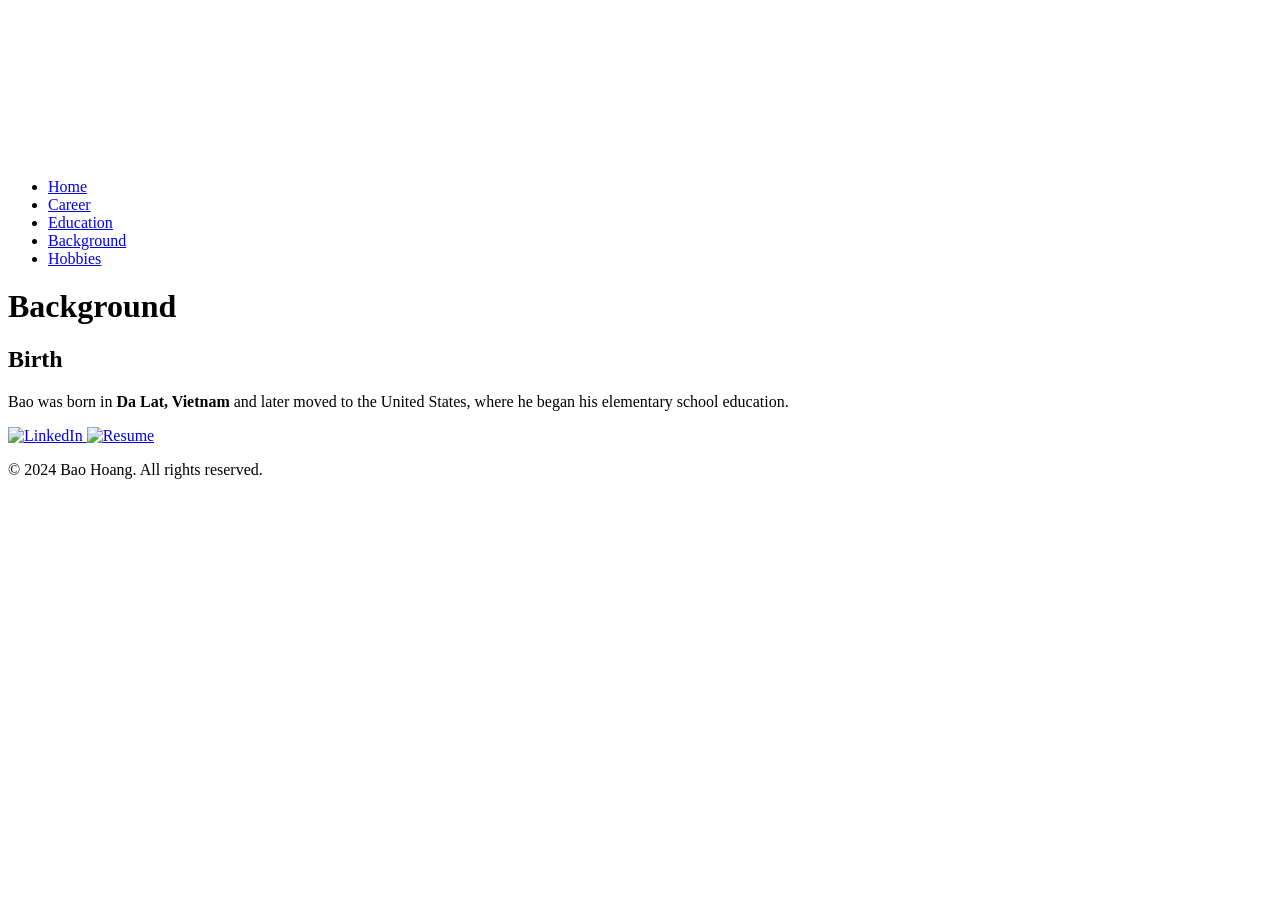
==== background.html @ 623b7aee "fixed font" ====
<!DOCTYPE html>
<html lang="en">

<head>
    <meta charset="UTF-8">
    <meta name="viewport" content="width=device-width, initial-scale=1.0">
    <link rel="stylesheet" href="style.css">
    <title>Homepage - Bao Hoang</title>
    <meta name="description" content="A website for Bao Hoang.">
    <meta name="keywords" content="HTML, CSS">
    <meta name="author" content="Bao Hoang">
    <meta http-equiv="refresh" content="9">
    <script src=mobileview.js></script>
</head>

<body>
    <video autoplay muted id="myVideo" playsinline>
        <source type="video/mp4">
        Your browser does not support the video tag.
    </video>
    <script src="video.js"></script>
    
    <nav>
        <ul id="navbuttons">
            <li><a id="buttons" href="./">Home</a></li>
            <li><a id="buttons" href="./career">Career</a></li>
            <li><a id="buttons" href="./education">Education</a></li>
            <li><a id="buttons" href="./background">Background</a></li>
            <li><a id="buttons" href="./hobbies">Hobbies</a></li>
        </ul>
    </nav>

    <header>
        <h1 style="font-family: 'Times New Roman', Times, serif; margin-top: 20px;">Background</h1>
    </header>

<section>
    <h2>Birth</h2>
    <p>
        Bao was born in <strong>Da Lat, Vietnam</strong> and later moved to the 
        United States, where he began his elementary school education.
    </p>
</section>

    <footer>
        <div class="footer-links">
            <a href="https://www.linkedin.com/in/bao-nguyen-hoang/" target="_blank">
                <img src="linkedin.jpg" alt="LinkedIn">
            </a>
            <a href=https://docs.google.com/document/d/1rduyP2BvTEodvhd8mnWoQPnZu_r7Wff6oX1D39iz_TY/edit?usp=sharing"
                target="_blank">
                <img src="RESUME (1).png" alt="Resume">
            </a>
        </div>
        <div id="copyright">
            <p>&copy; 2024 Bao Hoang. All rights reserved.</p>
        </div>
    </footer>
</body>

</html>
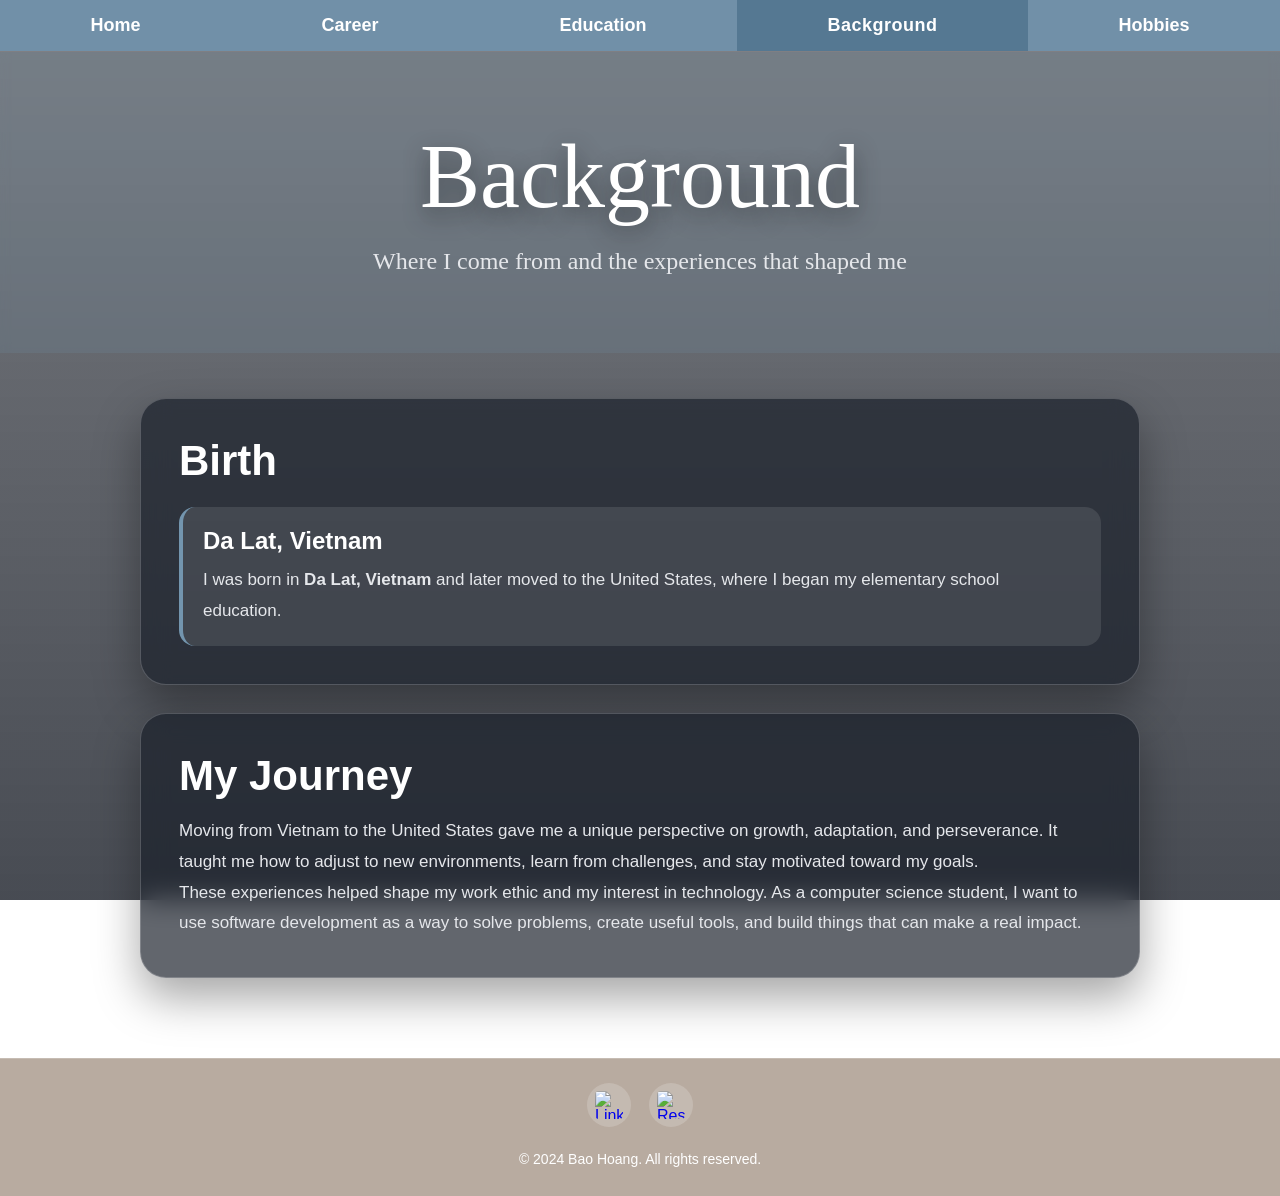
==== commit 00a8e48b: "Updated personal Web Co-authored-by: Copilot <copilot@github.com>" ====
--- a/background.html
+++ b/background.html
@@ -2,60 +2,91 @@
 <html lang="en">
 
 <head>
-    <meta charset="UTF-8">
-    <meta name="viewport" content="width=device-width, initial-scale=1.0">
-    <link rel="stylesheet" href="style.css">
-    <title>Homepage - Bao Hoang</title>
-    <meta name="description" content="A website for Bao Hoang.">
-    <meta name="keywords" content="HTML, CSS">
-    <meta name="author" content="Bao Hoang">
-    <meta http-equiv="refresh" content="9">
-    <script src=mobileview.js></script>
+    <meta charset="UTF-8" />
+    <meta name="viewport" content="width=device-width, initial-scale=1.0" />
+
+    <title>Background - Bao Hoang</title>
+
+    <meta name="description" content="Background page for Bao Hoang." />
+    <meta name="keywords" content="Bao Hoang, Background, Vietnam, Portfolio" />
+    <meta name="author" content="Bao Hoang" />
+
+    <link rel="stylesheet" href="style.css" />
+
+    <!-- Background video script -->
+    <script src="video.js" defer></script>
 </head>
 
 <body>
-    <video autoplay muted id="myVideo" playsinline>
-        <source type="video/mp4">
-        Your browser does not support the video tag.
-    </video>
-    <script src="video.js"></script>
-    
+
+    <!-- Full-page rotating background video -->
+    <video autoplay muted playsinline id="myVideo"></video>
+
+    <!-- Dark overlay so content is readable -->
+    <div class="video-overlay"></div>
+
     <nav>
-        <ul id="navbuttons">
-            <li><a id="buttons" href="./">Home</a></li>
-            <li><a id="buttons" href="./career">Career</a></li>
-            <li><a id="buttons" href="./education">Education</a></li>
-            <li><a id="buttons" href="./background">Background</a></li>
-            <li><a id="buttons" href="./hobbies">Hobbies</a></li>
+        <ul class="navbuttons">
+            <li><a class="buttons" href="./">Home</a></li>
+            <li><a class="buttons" href="./career">Career</a></li>
+            <li><a class="buttons" href="./education">Education</a></li>
+            <li><a class="buttons active" href="./background">Background</a></li>
+            <li><a class="buttons" href="./hobbies">Hobbies</a></li>
         </ul>
     </nav>
 
     <header>
-        <h1 style="font-family: 'Times New Roman', Times, serif; margin-top: 20px;">Background</h1>
+        <h1>Background</h1>
+        <p>Where I come from and the experiences that shaped me</p>
     </header>
 
-<section>
-    <h2>Birth</h2>
-    <p>
-        Bao was born in <strong>Da Lat, Vietnam</strong> and later moved to the 
-        United States, where he began his elementary school education.
-    </p>
-</section>
+    <main>
+        <section class="content-card">
+            <h2>Birth</h2>
+
+            <div class="info-block">
+                <h3>Da Lat, Vietnam</h3>
+                <p>
+                    I was born in <strong>Da Lat, Vietnam</strong> and later moved to the
+                    United States, where I began my elementary school education.
+                </p>
+            </div>
+        </section>
+
+        <section class="content-card">
+            <h2>My Journey</h2>
+
+            <p>
+                Moving from Vietnam to the United States gave me a unique perspective on
+                growth, adaptation, and perseverance. It taught me how to adjust to new
+                environments, learn from challenges, and stay motivated toward my goals.
+            </p>
+
+            <p>
+                These experiences helped shape my work ethic and my interest in technology.
+                As a computer science student, I want to use software development as a way
+                to solve problems, create useful tools, and build things that can make a real impact.
+            </p>
+        </section>
+    </main>
 
     <footer>
         <div class="footer-links">
             <a href="https://www.linkedin.com/in/bao-nguyen-hoang/" target="_blank">
-                <img src="linkedin.jpg" alt="LinkedIn">
+                <img src="linkedin.jpg" alt="LinkedIn" />
             </a>
-            <a href=https://docs.google.com/document/d/1rduyP2BvTEodvhd8mnWoQPnZu_r7Wff6oX1D39iz_TY/edit?usp=sharing"
+
+            <a href="https://docs.google.com/document/d/1rduyP2BvTEodvhd8mnWoQPnZu_r7Wff6oX1D39iz_TY/edit?usp=sharing"
                 target="_blank">
-                <img src="RESUME (1).png" alt="Resume">
+                <img src="RESUME (1).png" alt="Resume" />
             </a>
         </div>
+
         <div id="copyright">
             <p>&copy; 2024 Bao Hoang. All rights reserved.</p>
         </div>
     </footer>
+
 </body>
 
-</html>
+</html>
--- a/style.css
+++ b/style.css
@@ -0,0 +1,316 @@
+:root {
+    --blue: #7395AE;
+    --blue-dark: #557A95;
+    --gray: #5d5c61;
+    --tan: #b1a296;
+    --white: #ffffff;
+    --text-light: #e5e7eb;
+    --glass-dark: rgba(25, 30, 40, 0.68);
+    --glass-light: rgba(255, 255, 255, 0.12);
+    --border-light: rgba(255, 255, 255, 0.2);
+    --shadow: 0 20px 45px rgba(0, 0, 0, 0.35);
+}
+
+* {
+    box-sizing: border-box;
+    margin: 0;
+    padding: 0;
+}
+
+html {
+    scroll-behavior: smooth;
+}
+
+body {
+    min-height: 100vh;
+    color: var(--white);
+    font-family: "Segoe UI", Tahoma, Geneva, Verdana, sans-serif;
+    overflow-x: hidden;
+}
+
+#myVideo {
+    position: fixed;
+    inset: 0;
+    width: 100%;
+    height: 100%;
+    object-fit: cover;
+    z-index: -3;
+    opacity: 0.85;
+}
+
+.video-overlay {
+    position: fixed;
+    inset: 0;
+    background: linear-gradient(rgba(10, 15, 25, 0.55),
+            rgba(10, 15, 25, 0.75));
+    z-index: -2;
+    pointer-events: none;
+}
+
+nav {
+    position: sticky;
+    top: 0;
+    z-index: 10;
+    background-color: rgba(93, 92, 97, 0.88);
+    backdrop-filter: blur(12px);
+    border-bottom: 1px solid var(--border-light);
+}
+
+.navbuttons {
+    list-style-type: none;
+    display: flex;
+    justify-content: space-around;
+    flex-direction: row;
+}
+
+.navbuttons li {
+    flex-grow: 1;
+}
+
+.buttons {
+    text-decoration: none;
+    color: var(--white);
+    font-weight: bold;
+    font-size: 18px;
+    font-family: Verdana, Geneva, Tahoma, sans-serif;
+    padding: 15px 20px;
+    text-align: center;
+    display: flex;
+    justify-content: center;
+    align-items: center;
+    background-color: rgba(115, 149, 174, 0.92);
+    transition: background-color 0.3s ease, letter-spacing 0.3s ease;
+}
+
+.buttons:hover,
+.buttons.active {
+    background-color: rgba(85, 122, 149, 0.95);
+    letter-spacing: 0.5px;
+}
+
+header {
+    color: var(--white);
+    text-align: center;
+    padding: 80px 20px 70px;
+    background-color: rgba(115, 149, 174, 0.18);
+    backdrop-filter: blur(5px);
+}
+
+header h1 {
+    color: var(--white);
+    font-weight: 400;
+    font-family: Georgia, "Times New Roman", Times, serif;
+    font-size: clamp(48px, 8vw, 90px);
+    line-height: 1;
+    text-shadow: 0 8px 25px rgba(0, 0, 0, 0.45);
+}
+
+header p {
+    margin-top: 18px;
+    color: var(--text-light);
+    font-family: Georgia, "Times New Roman", Times, serif;
+    font-size: clamp(18px, 2vw, 24px);
+}
+
+main {
+    flex: 1;
+    width: min(1000px, 92%);
+    margin: 0 auto;
+    padding: 45px 0 80px;
+    display: grid;
+    gap: 28px;
+}
+
+.content-card {
+    padding: clamp(24px, 4vw, 38px);
+    border: 1px solid var(--border-light);
+    border-radius: 26px;
+    background: var(--glass-dark);
+    box-shadow: var(--shadow);
+    backdrop-filter: blur(14px);
+}
+
+h2 {
+    color: var(--white);
+    font-weight: 700;
+    font-family: Verdana, Geneva, Tahoma, sans-serif;
+    font-size: clamp(28px, 4vw, 42px);
+    margin-bottom: 16px;
+}
+
+p {
+    color: var(--text-light);
+    line-height: 1.8;
+    font-size: 17px;
+}
+
+#aboutMe {
+    font-size: 17px;
+}
+
+.project-grid {
+    margin-top: 20px;
+    display: grid;
+    grid-template-columns: repeat(2, minmax(0, 1fr));
+    gap: 16px;
+}
+
+.project-button {
+    text-decoration: none;
+    color: var(--white);
+    font-weight: bold;
+    font-size: 16px;
+    font-family: Verdana, Geneva, Tahoma, sans-serif;
+    padding: 18px 20px;
+    text-align: center;
+    border-radius: 18px;
+    background-color: rgba(115, 149, 174, 0.75);
+    border: 1px solid rgba(255, 255, 255, 0.22);
+    transition: transform 0.3s ease, background-color 0.3s ease;
+}
+
+.project-button:hover {
+    background-color: rgba(85, 122, 149, 0.95);
+    transform: translateY(-4px);
+}
+
+.future-projects {
+    list-style: none;
+    display: grid;
+    gap: 14px;
+}
+
+.future-projects li {
+    padding: 18px 20px;
+    border-left: 4px solid var(--blue);
+    border-radius: 16px;
+    background: var(--glass-light);
+}
+
+.future-projects strong {
+    display: block;
+    color: var(--white);
+    margin-bottom: 5px;
+}
+
+.future-projects span {
+    color: var(--text-light);
+}
+
+.email-link {
+    color: var(--white);
+    font-weight: bold;
+    text-decoration: underline;
+    text-underline-offset: 4px;
+}
+
+footer {
+    background-color: rgba(177, 162, 150, 0.9);
+    color: var(--white);
+    display: flex;
+    flex-direction: column;
+    align-items: center;
+    justify-content: center;
+    text-align: center;
+    padding: 24px 15px;
+    backdrop-filter: blur(12px);
+    border-top: 1px solid var(--border-light);
+}
+
+.footer-links {
+    display: flex;
+    justify-content: center;
+    gap: 18px;
+    margin-bottom: 12px;
+}
+
+.footer-links a {
+    width: 44px;
+    height: 44px;
+    border-radius: 50%;
+    display: flex;
+    align-items: center;
+    justify-content: center;
+    background: rgba(255, 255, 255, 0.18);
+    transition: transform 0.3s ease, background-color 0.3s ease;
+}
+
+.footer-links a:hover {
+    transform: translateY(-3px);
+    background: rgba(255, 255, 255, 0.3);
+}
+
+.footer-links a img {
+    width: 28px;
+    height: 28px;
+    object-fit: contain;
+    border-radius: 4px;
+}
+
+#copyright {
+    margin-top: 8px;
+}
+
+#copyright p {
+    font-size: 14px;
+    color: var(--white);
+}
+
+body::-webkit-scrollbar {
+    width: 8px;
+}
+
+body::-webkit-scrollbar-track {
+    background: #30343a;
+}
+
+body::-webkit-scrollbar-thumb {
+    background-color: var(--blue);
+    border-radius: 20px;
+}
+
+@media (max-width: 700px) {
+    .navbuttons {
+        display: grid;
+        grid-template-columns: repeat(2, 1fr);
+    }
+
+    .navbuttons li:first-child {
+        grid-column: span 2;
+    }
+
+    .buttons {
+        font-size: 15px;
+        padding: 13px 10px;
+    }
+
+    header {
+        padding: 65px 20px 55px;
+    }
+
+    .project-grid {
+        grid-template-columns: 1fr;
+    }
+
+    .content-card {
+        border-radius: 22px;
+    }
+}
+
+.info-block {
+    margin-top: 22px;
+    padding: 20px;
+    border-left: 4px solid var(--blue);
+    border-radius: 16px;
+    background: rgba(255, 255, 255, 0.1);
+}
+
+.info-block h3 {
+    color: var(--white);
+    font-size: 24px;
+    margin-bottom: 10px;
+}
+
+.info-block p {
+    margin: 0;
+}
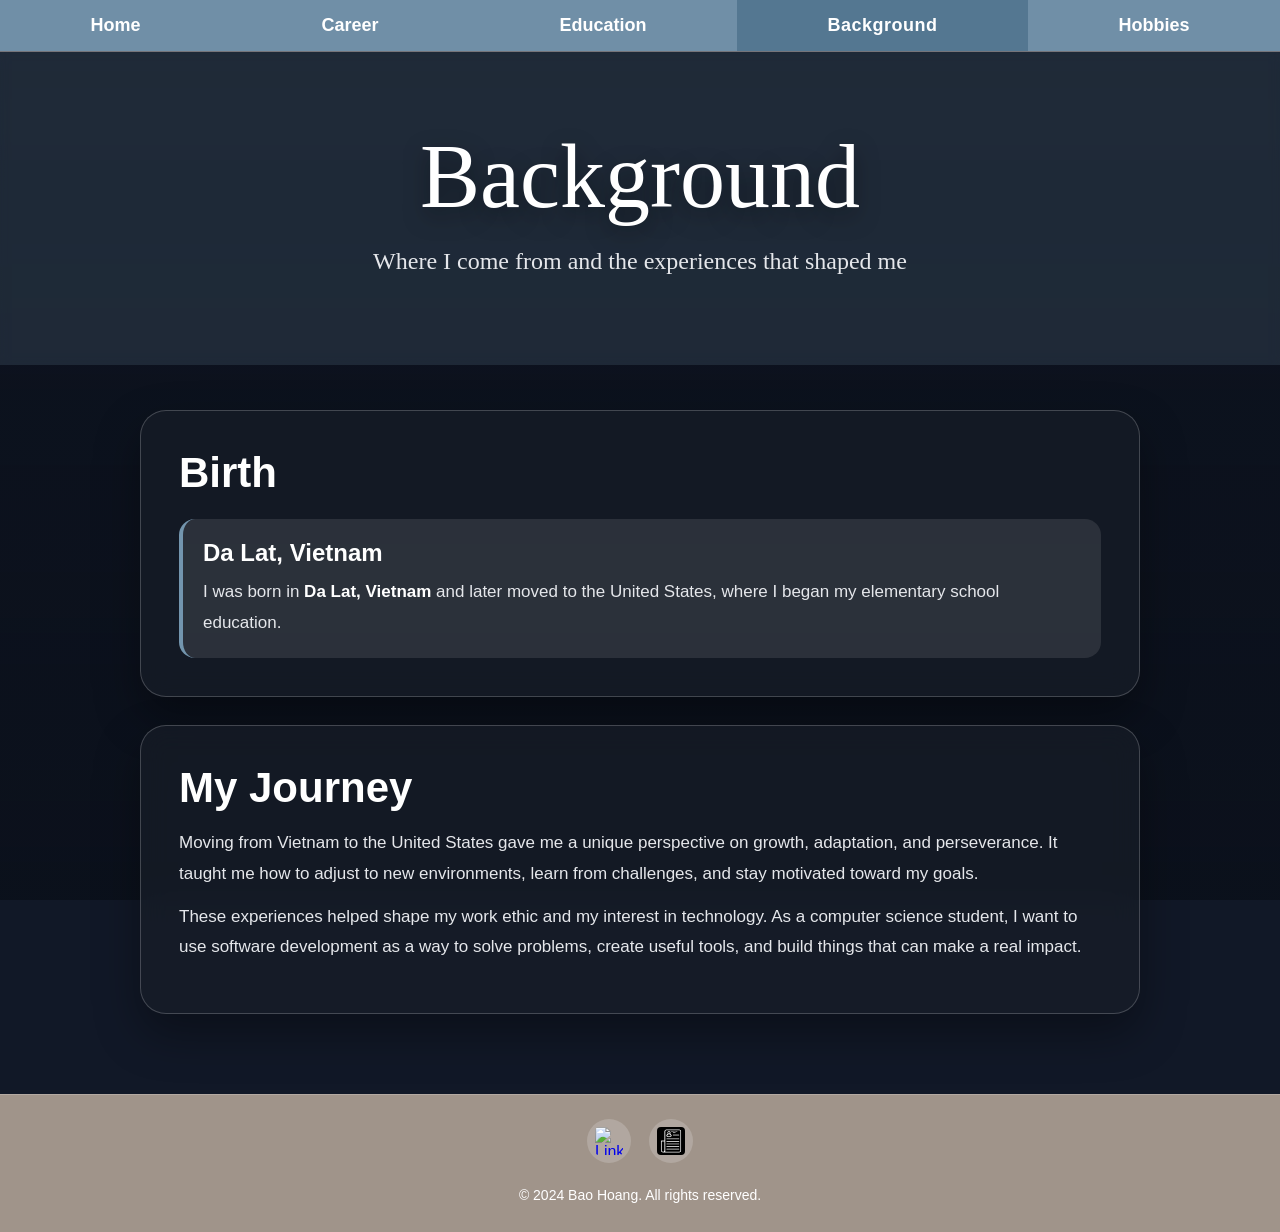
==== commit 399bdd95: "bug fix Co-authored-by: Copilot <copilot@github.com>" ====
--- a/background.html
+++ b/background.html
@@ -11,27 +11,22 @@
     <meta name="keywords" content="Bao Hoang, Background, Vietnam, Portfolio" />
     <meta name="author" content="Bao Hoang" />
 
-    <link rel="stylesheet" href="style.css" />
-
-    <!-- Background video script -->
-    <script src="video.js" defer></script>
+    <link rel="stylesheet" href="./style.css" />
+    <script src="./video.js" defer></script>
 </head>
 
 <body>
 
-    <!-- Full-page rotating background video -->
-    <video autoplay muted playsinline id="myVideo"></video>
-
-    <!-- Dark overlay so content is readable -->
+    <video id="myVideo" autoplay muted playsinline></video>
     <div class="video-overlay"></div>
 
     <nav>
         <ul class="navbuttons">
-            <li><a class="buttons" href="./">Home</a></li>
-            <li><a class="buttons" href="./career">Career</a></li>
-            <li><a class="buttons" href="./education">Education</a></li>
-            <li><a class="buttons active" href="./background">Background</a></li>
-            <li><a class="buttons" href="./hobbies">Hobbies</a></li>
+            <li><a class="buttons" href="./index.html">Home</a></li>
+            <li><a class="buttons" href="./career.html">Career</a></li>
+            <li><a class="buttons" href="./education.html">Education</a></li>
+            <li><a class="buttons active" href="./background.html">Background</a></li>
+            <li><a class="buttons" href="./hobbies.html">Hobbies</a></li>
         </ul>
     </nav>
 
@@ -73,12 +68,12 @@
     <footer>
         <div class="footer-links">
             <a href="https://www.linkedin.com/in/bao-nguyen-hoang/" target="_blank">
-                <img src="linkedin.jpg" alt="LinkedIn" />
+                <img src="./linkedin.jpg" alt="LinkedIn" />
             </a>
 
             <a href="https://docs.google.com/document/d/1rduyP2BvTEodvhd8mnWoQPnZu_r7Wff6oX1D39iz_TY/edit?usp=sharing"
                 target="_blank">
-                <img src="RESUME (1).png" alt="Resume" />
+                <img src="./resume.png" alt="Resume" />
             </a>
         </div>
 
--- a/style.css
+++ b/style.css
@@ -26,27 +26,43 @@
     color: var(--white);
     font-family: "Segoe UI", Tahoma, Geneva, Verdana, sans-serif;
     overflow-x: hidden;
-}
-
+    background: #111827;
+}
+
+/* Full-page background video */
 #myVideo {
     position: fixed;
-    inset: 0;
-    width: 100%;
-    height: 100%;
+    top: 0;
+    left: 0;
+    width: 100vw;
+    height: 100vh;
     object-fit: cover;
     z-index: -3;
-    opacity: 0.85;
-}
-
+    opacity: 0.9;
+}
+
+/* Overlay so text stays readable */
 .video-overlay {
     position: fixed;
     inset: 0;
-    background: linear-gradient(rgba(10, 15, 25, 0.55),
-            rgba(10, 15, 25, 0.75));
+    background: linear-gradient(
+        rgba(10, 15, 25, 0.55),
+        rgba(10, 15, 25, 0.78)
+    );
     z-index: -2;
     pointer-events: none;
 }
 
+/* Keeps content above the video */
+nav,
+header,
+main,
+footer {
+    position: relative;
+    z-index: 1;
+}
+
+/* Navbar */
 nav {
     position: sticky;
     top: 0;
@@ -88,6 +104,7 @@
     letter-spacing: 0.5px;
 }
 
+/* Header */
 header {
     color: var(--white);
     text-align: center;
@@ -112,8 +129,8 @@
     font-size: clamp(18px, 2vw, 24px);
 }
 
+/* Main content */
 main {
-    flex: 1;
     width: min(1000px, 92%);
     margin: 0 auto;
     padding: 45px 0 80px;
@@ -138,16 +155,24 @@
     margin-bottom: 16px;
 }
 
+h3 {
+    color: var(--white);
+    font-weight: 700;
+    font-family: Verdana, Geneva, Tahoma, sans-serif;
+}
+
 p {
     color: var(--text-light);
     line-height: 1.8;
     font-size: 17px;
-}
-
-#aboutMe {
-    font-size: 17px;
-}
-
+    margin-bottom: 12px;
+}
+
+strong {
+    color: var(--white);
+}
+
+/* Project cards */
 .project-grid {
     margin-top: 20px;
     display: grid;
@@ -174,6 +199,25 @@
     transform: translateY(-4px);
 }
 
+/* Info blocks */
+.info-block {
+    margin-top: 22px;
+    padding: 20px;
+    border-left: 4px solid var(--blue);
+    border-radius: 16px;
+    background: rgba(255, 255, 255, 0.1);
+}
+
+.info-block h3 {
+    font-size: 24px;
+    margin-bottom: 10px;
+}
+
+.info-block p {
+    margin: 0;
+}
+
+/* Lists */
 .future-projects {
     list-style: none;
     display: grid;
@@ -195,8 +239,44 @@
 
 .future-projects span {
     color: var(--text-light);
-}
-
+    line-height: 1.7;
+}
+
+/* Course grid */
+.course-grid {
+    display: grid;
+    grid-template-columns: repeat(2, minmax(0, 1fr));
+    gap: 14px;
+    margin-top: 20px;
+}
+
+.course-grid span {
+    padding: 16px 18px;
+    border-radius: 16px;
+    color: var(--white);
+    font-weight: 700;
+    background: rgba(115, 149, 174, 0.45);
+    border: 1px solid rgba(255, 255, 255, 0.18);
+}
+
+/* Roadmap */
+.roadmap {
+    display: flex;
+    flex-wrap: wrap;
+    gap: 12px;
+    margin-top: 22px;
+}
+
+.roadmap span {
+    padding: 12px 16px;
+    border-radius: 999px;
+    color: var(--white);
+    font-weight: 700;
+    background: rgba(115, 149, 174, 0.55);
+    border: 1px solid rgba(255, 255, 255, 0.2);
+}
+
+/* Links */
 .email-link {
     color: var(--white);
     font-weight: bold;
@@ -204,6 +284,7 @@
     text-underline-offset: 4px;
 }
 
+/* Footer */
 footer {
     background-color: rgba(177, 162, 150, 0.9);
     color: var(--white);
@@ -254,8 +335,10 @@
 #copyright p {
     font-size: 14px;
     color: var(--white);
-}
-
+    margin-bottom: 0;
+}
+
+/* Scrollbar */
 body::-webkit-scrollbar {
     width: 8px;
 }
@@ -269,6 +352,7 @@
     border-radius: 20px;
 }
 
+/* Mobile */
 @media (max-width: 700px) {
     .navbuttons {
         display: grid;
@@ -288,29 +372,12 @@
         padding: 65px 20px 55px;
     }
 
-    .project-grid {
+    .project-grid,
+    .course-grid {
         grid-template-columns: 1fr;
     }
 
     .content-card {
         border-radius: 22px;
     }
-}
-
-.info-block {
-    margin-top: 22px;
-    padding: 20px;
-    border-left: 4px solid var(--blue);
-    border-radius: 16px;
-    background: rgba(255, 255, 255, 0.1);
-}
-
-.info-block h3 {
-    color: var(--white);
-    font-size: 24px;
-    margin-bottom: 10px;
-}
-
-.info-block p {
-    margin: 0;
 }
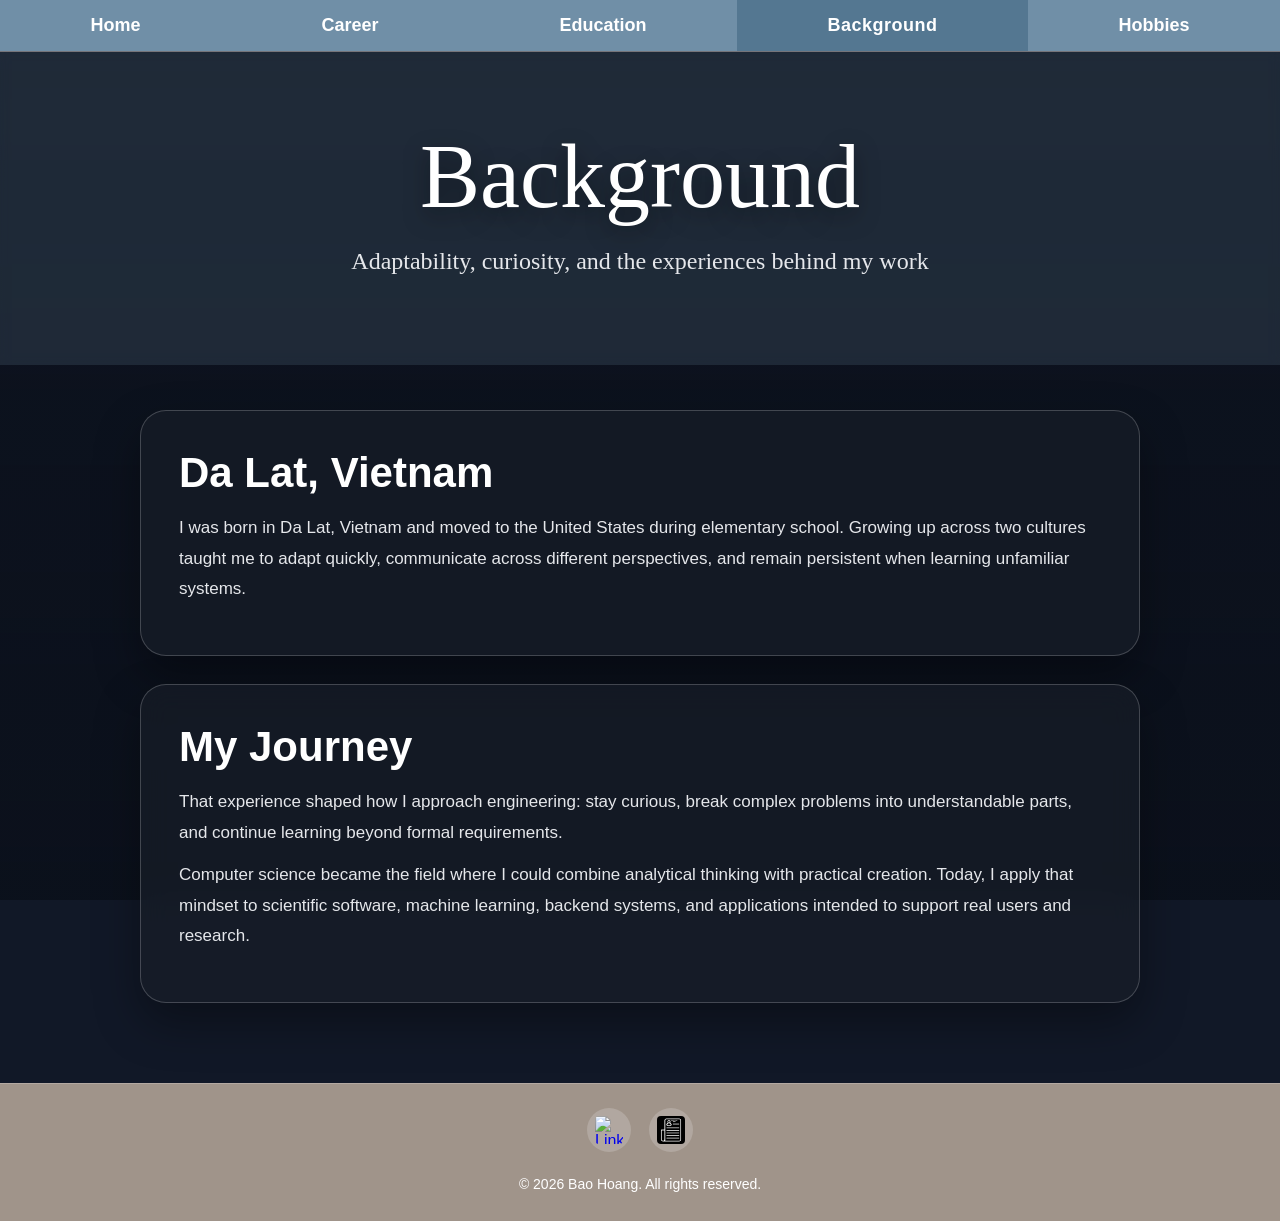
==== commit cf5df4ec: "Refresh background page" ====
--- a/background.html
+++ b/background.html
@@ -1,87 +1,25 @@
-<!DOCTYPE html>
-<html lang="en">
-
-<head>
-    <meta charset="UTF-8" />
-    <meta name="viewport" content="width=device-width, initial-scale=1.0" />
-
-    <title>Background - Bao Hoang</title>
-
-    <meta name="description" content="Background page for Bao Hoang." />
-    <meta name="keywords" content="Bao Hoang, Background, Vietnam, Portfolio" />
-    <meta name="author" content="Bao Hoang" />
-
-    <link rel="stylesheet" href="./style.css" />
-    <script src="./video.js" defer></script>
-</head>
-
-<body>
-
-    <video id="myVideo" autoplay muted playsinline></video>
-    <div class="video-overlay"></div>
-
-    <nav>
-        <ul class="navbuttons">
-            <li><a class="buttons" href="./index.html">Home</a></li>
-            <li><a class="buttons" href="./career.html">Career</a></li>
-            <li><a class="buttons" href="./education.html">Education</a></li>
-            <li><a class="buttons active" href="./background.html">Background</a></li>
-            <li><a class="buttons" href="./hobbies.html">Hobbies</a></li>
-        </ul>
-    </nav>
-
-    <header>
-        <h1>Background</h1>
-        <p>Where I come from and the experiences that shaped me</p>
-    </header>
-
-    <main>
-        <section class="content-card">
-            <h2>Birth</h2>
-
-            <div class="info-block">
-                <h3>Da Lat, Vietnam</h3>
-                <p>
-                    I was born in <strong>Da Lat, Vietnam</strong> and later moved to the
-                    United States, where I began my elementary school education.
-                </p>
-            </div>
-        </section>
-
-        <section class="content-card">
-            <h2>My Journey</h2>
-
-            <p>
-                Moving from Vietnam to the United States gave me a unique perspective on
-                growth, adaptation, and perseverance. It taught me how to adjust to new
-                environments, learn from challenges, and stay motivated toward my goals.
-            </p>
-
-            <p>
-                These experiences helped shape my work ethic and my interest in technology.
-                As a computer science student, I want to use software development as a way
-                to solve problems, create useful tools, and build things that can make a real impact.
-            </p>
-        </section>
-    </main>
-
-    <footer>
-        <div class="footer-links">
-            <a href="https://www.linkedin.com/in/bao-nguyen-hoang/" target="_blank">
-                <img src="./linkedin.jpg" alt="LinkedIn" />
-            </a>
-
-            <a href="https://docs.google.com/document/d/1rduyP2BvTEodvhd8mnWoQPnZu_r7Wff6oX1D39iz_TY/edit?usp=sharing"
-                target="_blank">
-                <img src="./resume.png" alt="Resume" />
-            </a>
-        </div>
-
-        <div id="copyright">
-            <p>&copy; 2024 Bao Hoang. All rights reserved.</p>
-        </div>
-    </footer>
-
-</body>
-
+<!DOCTYPE html>
+<html lang="en">
+<head>
+    <meta charset="UTF-8" />
+    <meta name="viewport" content="width=device-width, initial-scale=1.0" />
+    <title>Background | Bao Hoang</title>
+    <meta name="description" content="Personal background and journey of software engineer Bao Hoang." />
+    <meta name="author" content="Bao Hoang" />
+    <link rel="stylesheet" href="./style.css" />
+    <script src="./video.js" defer></script>
+</head>
+<body>
+    <video id="myVideo" autoplay muted playsinline></video>
+    <div class="video-overlay"></div>
+    <nav><ul class="navbuttons">
+        <li><a class="buttons" href="./index.html">Home</a></li><li><a class="buttons" href="./career.html">Career</a></li><li><a class="buttons" href="./education.html">Education</a></li><li><a class="buttons active" href="./background.html">Background</a></li><li><a class="buttons" href="./hobbies.html">Hobbies</a></li>
+    </ul></nav>
+    <header><h1>Background</h1><p>Adaptability, curiosity, and the experiences behind my work</p></header>
+    <main>
+        <section class="content-card"><h2>Da Lat, Vietnam</h2><p>I was born in Da Lat, Vietnam and moved to the United States during elementary school. Growing up across two cultures taught me to adapt quickly, communicate across different perspectives, and remain persistent when learning unfamiliar systems.</p></section>
+        <section class="content-card"><h2>My Journey</h2><p>That experience shaped how I approach engineering: stay curious, break complex problems into understandable parts, and continue learning beyond formal requirements.</p><p>Computer science became the field where I could combine analytical thinking with practical creation. Today, I apply that mindset to scientific software, machine learning, backend systems, and applications intended to support real users and research.</p></section>
+    </main>
+    <footer><div class="footer-links"><a href="https://www.linkedin.com/in/bao-nguyen-hoang/" target="_blank" rel="noopener noreferrer"><img src="./linkedin.jpg" alt="LinkedIn" /></a><a href="https://docs.google.com/document/d/1rduyP2BvTEodvhd8mnWoQPnZu_r7Wff6oX1D39iz_TY/edit?usp=sharing" target="_blank" rel="noopener noreferrer"><img src="./resume.png" alt="Resume" /></a></div><div id="copyright"><p>&copy; 2026 Bao Hoang. All rights reserved.</p></div></footer>
+</body>
 </html>
--- a/style.css
+++ b/style.css
@@ -29,7 +29,6 @@
     background: #111827;
 }
 
-/* Full-page background video */
 #myVideo {
     position: fixed;
     top: 0;
@@ -41,7 +40,6 @@
     opacity: 0.9;
 }
 
-/* Overlay so text stays readable */
 .video-overlay {
     position: fixed;
     inset: 0;
@@ -53,7 +51,6 @@
     pointer-events: none;
 }
 
-/* Keeps content above the video */
 nav,
 header,
 main,
@@ -62,7 +59,6 @@
     z-index: 1;
 }
 
-/* Navbar */
 nav {
     position: sticky;
     top: 0;
@@ -104,7 +100,6 @@
     letter-spacing: 0.5px;
 }
 
-/* Header */
 header {
     color: var(--white);
     text-align: center;
@@ -129,7 +124,6 @@
     font-size: clamp(18px, 2vw, 24px);
 }
 
-/* Main content */
 main {
     width: min(1000px, 92%);
     margin: 0 auto;
@@ -172,7 +166,6 @@
     color: var(--white);
 }
 
-/* Project cards */
 .project-grid {
     margin-top: 20px;
     display: grid;
@@ -199,7 +192,6 @@
     transform: translateY(-4px);
 }
 
-/* Info blocks */
 .info-block {
     margin-top: 22px;
     padding: 20px;
@@ -217,7 +209,6 @@
     margin: 0;
 }
 
-/* Lists */
 .future-projects {
     list-style: none;
     display: grid;
@@ -242,7 +233,6 @@
     line-height: 1.7;
 }
 
-/* Course grid */
 .course-grid {
     display: grid;
     grid-template-columns: repeat(2, minmax(0, 1fr));
@@ -259,7 +249,6 @@
     border: 1px solid rgba(255, 255, 255, 0.18);
 }
 
-/* Roadmap */
 .roadmap {
     display: flex;
     flex-wrap: wrap;
@@ -276,7 +265,6 @@
     border: 1px solid rgba(255, 255, 255, 0.2);
 }
 
-/* Links */
 .email-link {
     color: var(--white);
     font-weight: bold;
@@ -284,7 +272,6 @@
     text-underline-offset: 4px;
 }
 
-/* Footer */
 footer {
     background-color: rgba(177, 162, 150, 0.9);
     color: var(--white);
@@ -338,7 +325,6 @@
     margin-bottom: 0;
 }
 
-/* Scrollbar */
 body::-webkit-scrollbar {
     width: 8px;
 }
@@ -352,7 +338,6 @@
     border-radius: 20px;
 }
 
-/* Mobile */
 @media (max-width: 700px) {
     .navbuttons {
         display: grid;
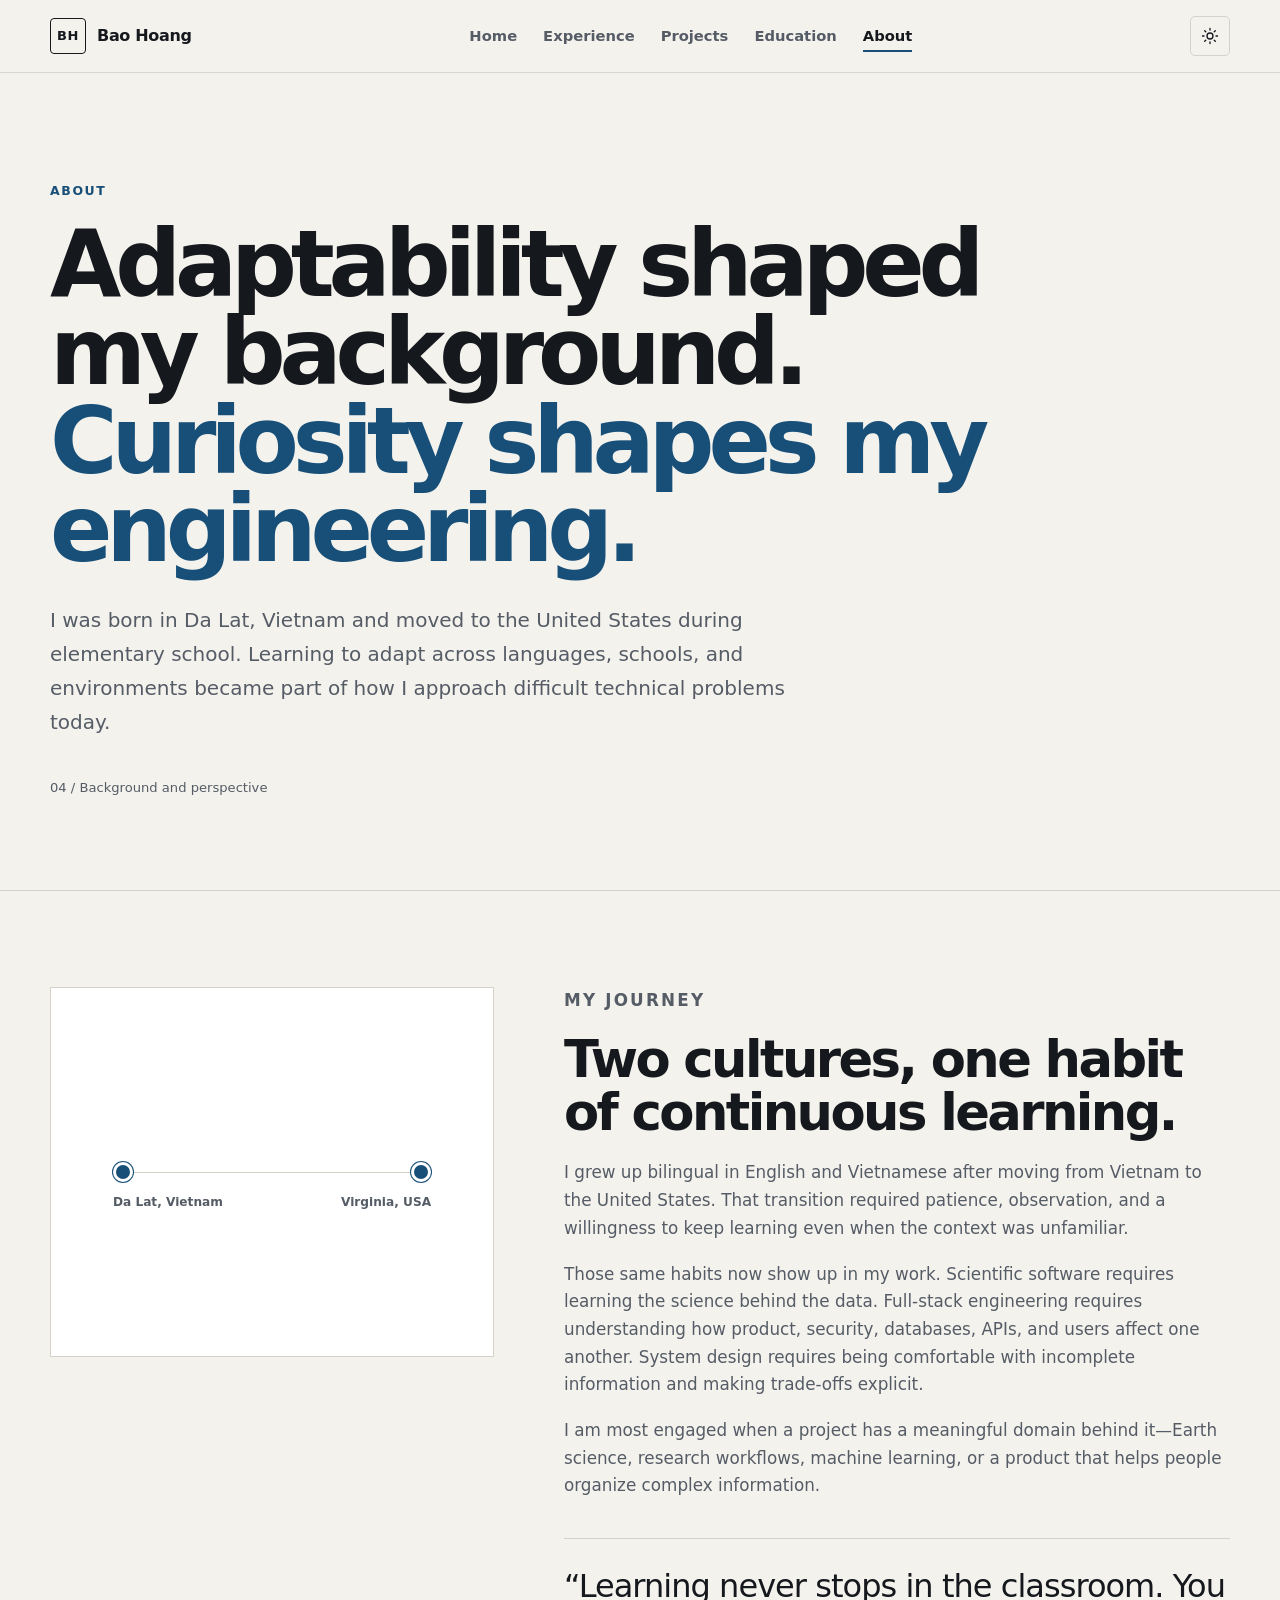
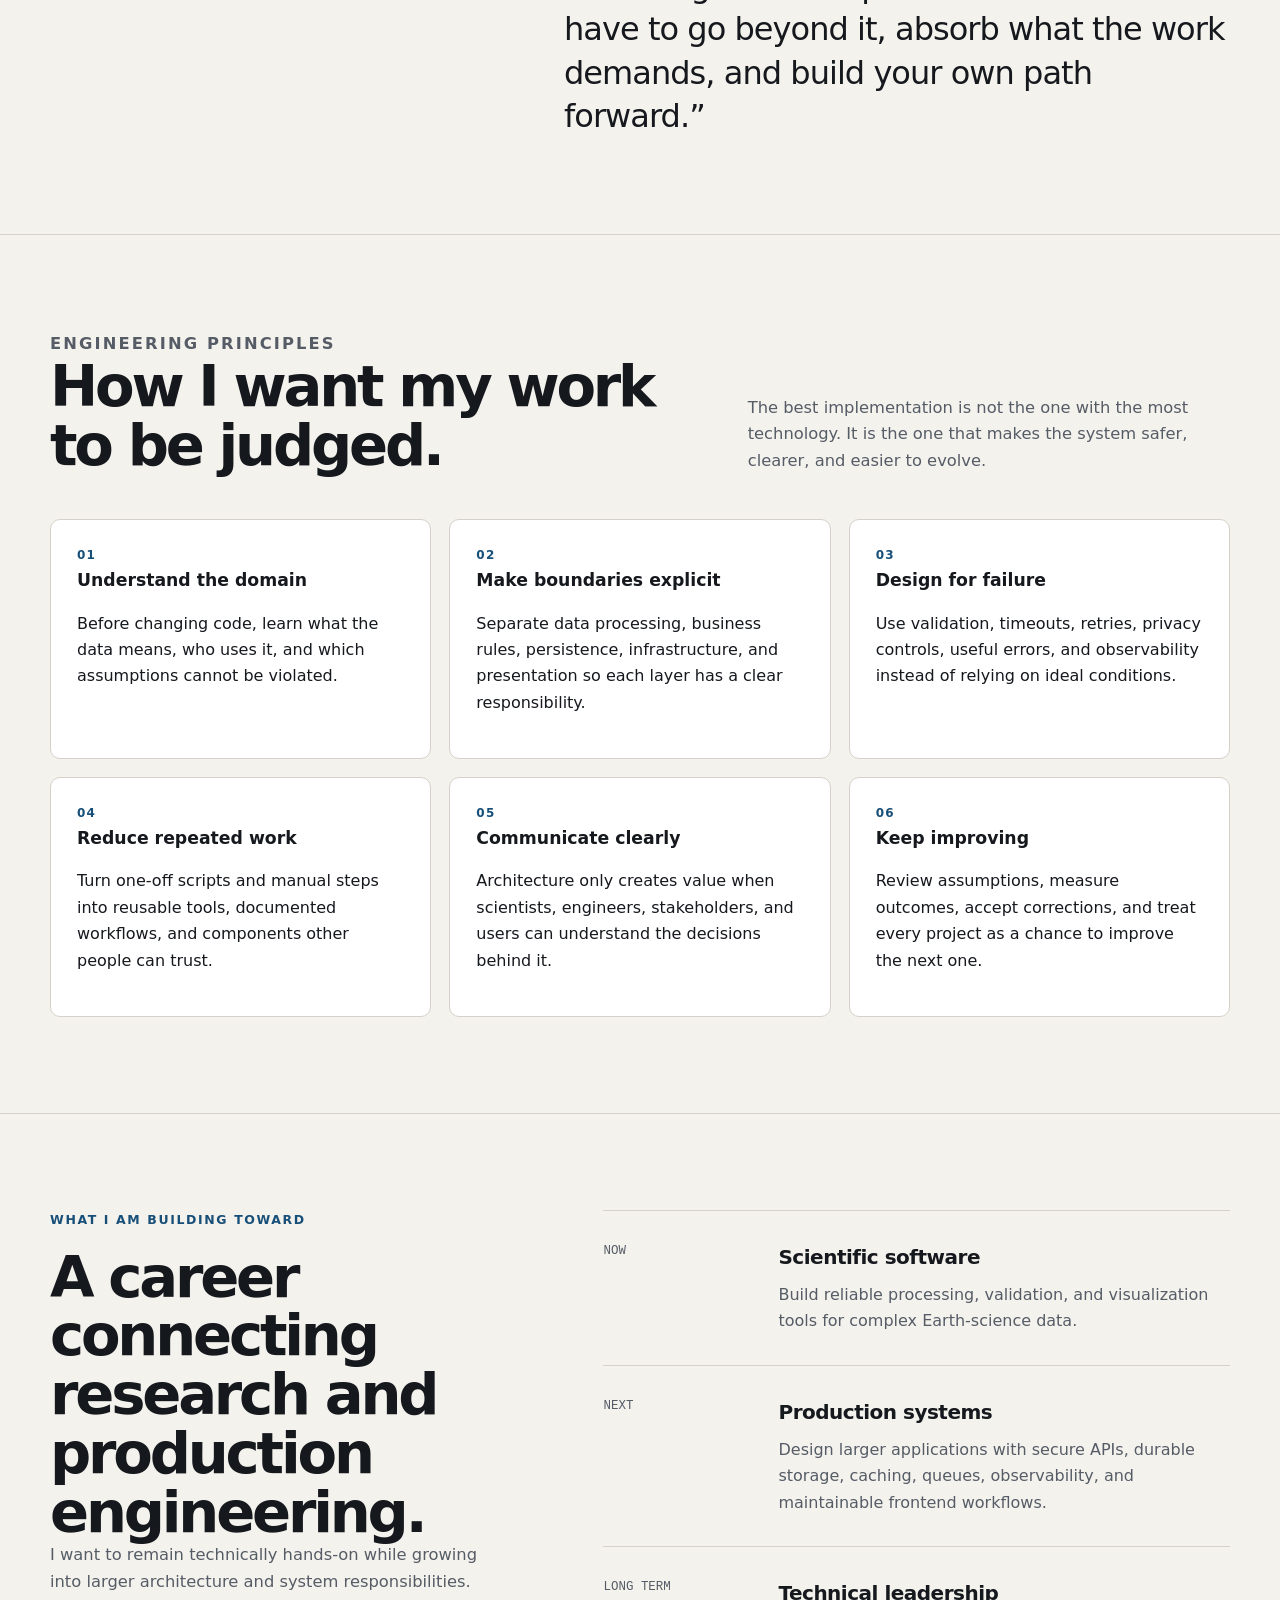
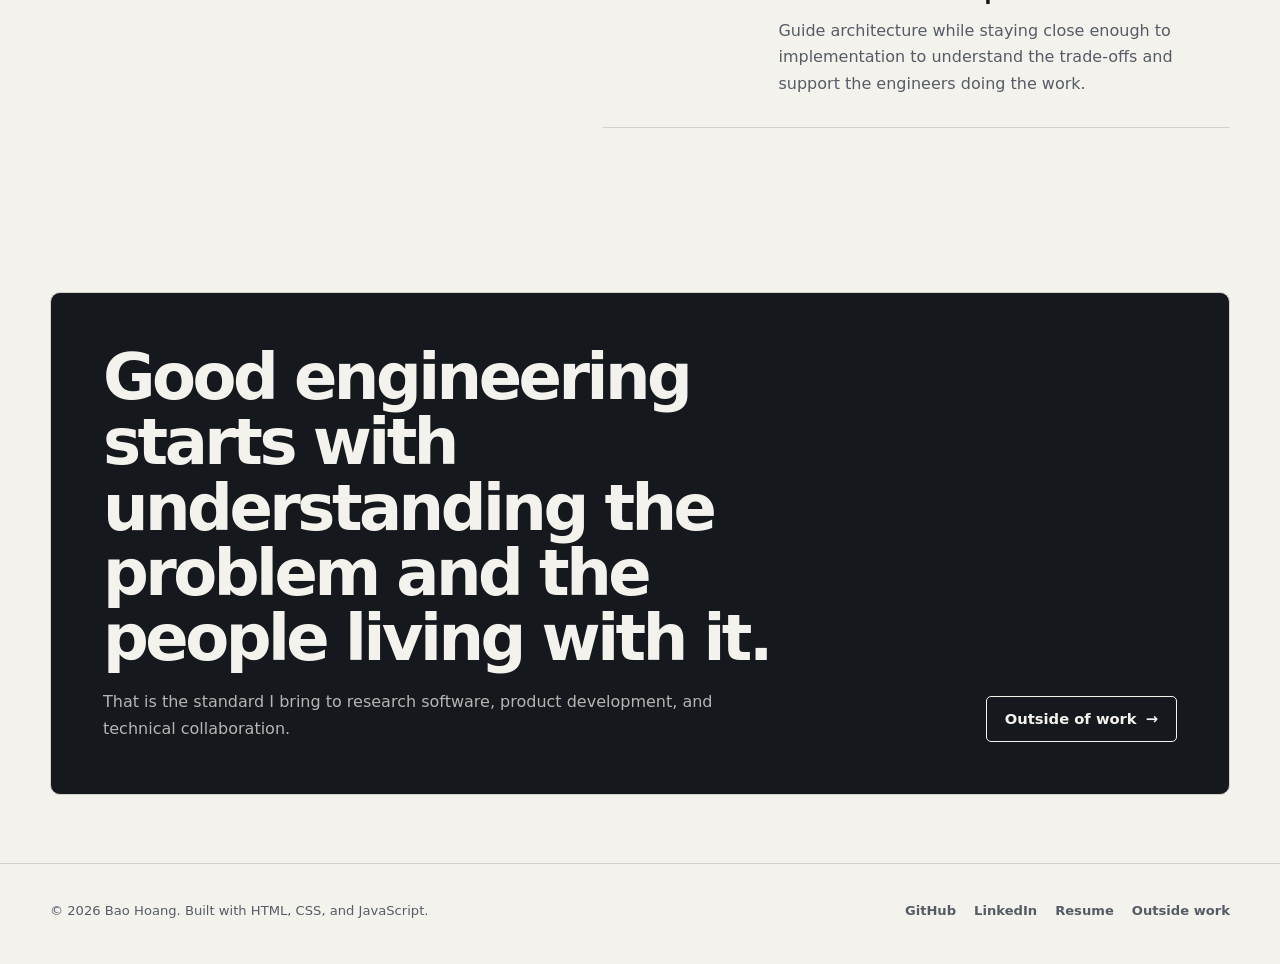
==== commit 5dd4124d: "Rebuild about page around background and engineering principles" ====
--- a/background.html
+++ b/background.html
@@ -3,23 +3,130 @@
 <head>
     <meta charset="UTF-8" />
     <meta name="viewport" content="width=device-width, initial-scale=1.0" />
-    <title>Background | Bao Hoang</title>
-    <meta name="description" content="Personal background and journey of software engineer Bao Hoang." />
+    <title>About | Bao Hoang</title>
+    <meta name="description" content="Learn about Bao Hoang's background, engineering perspective, and journey from Da Lat, Vietnam to software engineering and scientific computing in Virginia." />
     <meta name="author" content="Bao Hoang" />
+    <meta name="theme-color" content="#f4f2ed" />
+    <script>
+        (() => {
+            const saved = localStorage.getItem("portfolio-theme");
+            const dark = window.matchMedia("(prefers-color-scheme: dark)").matches;
+            document.documentElement.dataset.theme = saved || (dark ? "dark" : "light");
+        })();
+    </script>
     <link rel="stylesheet" href="./style.css" />
-    <script src="./video.js" defer></script>
+    <script src="./script.js" defer></script>
 </head>
 <body>
-    <video id="myVideo" autoplay muted playsinline></video>
-    <div class="video-overlay"></div>
-    <nav><ul class="navbuttons">
-        <li><a class="buttons" href="./index.html">Home</a></li><li><a class="buttons" href="./career.html">Career</a></li><li><a class="buttons" href="./education.html">Education</a></li><li><a class="buttons active" href="./background.html">Background</a></li><li><a class="buttons" href="./hobbies.html">Hobbies</a></li>
-    </ul></nav>
-    <header><h1>Background</h1><p>Adaptability, curiosity, and the experiences behind my work</p></header>
-    <main>
-        <section class="content-card"><h2>Da Lat, Vietnam</h2><p>I was born in Da Lat, Vietnam and moved to the United States during elementary school. Growing up across two cultures taught me to adapt quickly, communicate across different perspectives, and remain persistent when learning unfamiliar systems.</p></section>
-        <section class="content-card"><h2>My Journey</h2><p>That experience shaped how I approach engineering: stay curious, break complex problems into understandable parts, and continue learning beyond formal requirements.</p><p>Computer science became the field where I could combine analytical thinking with practical creation. Today, I apply that mindset to scientific software, machine learning, backend systems, and applications intended to support real users and research.</p></section>
+    <a class="skip-link" href="#main-content">Skip to content</a>
+
+    <header class="site-header">
+        <div class="container nav-shell">
+            <a class="brand" href="./index.html" aria-label="Bao Hoang home"><span class="brand-mark" aria-hidden="true">BH</span><span class="brand-name">Bao Hoang</span></a>
+            <nav aria-label="Primary navigation">
+                <ul class="nav-links">
+                    <li><a class="nav-link" data-nav-link href="./index.html">Home</a></li>
+                    <li><a class="nav-link" data-nav-link href="./career.html">Experience</a></li>
+                    <li><a class="nav-link" data-nav-link href="./projects.html">Projects</a></li>
+                    <li><a class="nav-link" data-nav-link href="./education.html">Education</a></li>
+                    <li><a class="nav-link" data-nav-link href="./background.html">About</a></li>
+                </ul>
+            </nav>
+            <div class="nav-actions">
+                <button class="icon-button" type="button" data-theme-toggle aria-label="Use dark theme" aria-pressed="false">
+                    <svg class="theme-icon theme-icon-sun" viewBox="0 0 24 24" aria-hidden="true"><circle cx="12" cy="12" r="4" fill="none" stroke="currentColor" stroke-width="1.8" /><path d="M12 2v2M12 20v2M4.93 4.93l1.42 1.42M17.66 17.66l1.41 1.41M2 12h2M20 12h2M4.93 19.07l1.42-1.41M17.66 6.34l1.41-1.41" fill="none" stroke="currentColor" stroke-width="1.8" stroke-linecap="round" /></svg>
+                    <svg class="theme-icon theme-icon-moon" viewBox="0 0 24 24" aria-hidden="true"><path d="M20 15.2A8.4 8.4 0 0 1 8.8 4 8.5 8.5 0 1 0 20 15.2Z" fill="none" stroke="currentColor" stroke-width="1.8" stroke-linejoin="round" /></svg>
+                </button>
+                <button class="menu-toggle" type="button" data-menu-toggle aria-label="Open menu" aria-controls="mobile-menu" aria-expanded="false"><span></span></button>
+            </div>
+        </div>
+    </header>
+
+    <nav class="mobile-panel" id="mobile-menu" data-mobile-panel aria-label="Mobile navigation">
+        <ul class="mobile-links">
+            <li><a data-nav-link href="./index.html">Home <span aria-hidden="true">01</span></a></li>
+            <li><a data-nav-link href="./career.html">Experience <span aria-hidden="true">02</span></a></li>
+            <li><a data-nav-link href="./projects.html">Projects <span aria-hidden="true">03</span></a></li>
+            <li><a data-nav-link href="./education.html">Education <span aria-hidden="true">04</span></a></li>
+            <li><a data-nav-link href="./background.html">About <span aria-hidden="true">05</span></a></li>
+        </ul>
+    </nav>
+
+    <main id="main-content">
+        <section class="page-hero">
+            <div class="container" data-reveal>
+                <p class="eyebrow">About</p>
+                <h1>Adaptability shaped my background. <span>Curiosity shapes my engineering.</span></h1>
+                <p class="hero-lede">I was born in Da Lat, Vietnam and moved to the United States during elementary school. Learning to adapt across languages, schools, and environments became part of how I approach difficult technical problems today.</p>
+                <p class="page-index">04 / Background and perspective</p>
+            </div>
+        </section>
+
+        <section class="section">
+            <div class="container origin-layout">
+                <div class="origin-mark" data-reveal aria-label="Journey from Da Lat, Vietnam to Virginia, United States">
+                    <div class="origin-line">
+                        <div class="origin-labels"><span>Da Lat, Vietnam</span><span>Virginia, USA</span></div>
+                    </div>
+                </div>
+                <div class="prose" data-reveal>
+                    <p class="eyebrow">My journey</p>
+                    <h2>Two cultures, one habit of continuous learning.</h2>
+                    <p>I grew up bilingual in English and Vietnamese after moving from Vietnam to the United States. That transition required patience, observation, and a willingness to keep learning even when the context was unfamiliar.</p>
+                    <p>Those same habits now show up in my work. Scientific software requires learning the science behind the data. Full-stack engineering requires understanding how product, security, databases, APIs, and users affect one another. System design requires being comfortable with incomplete information and making trade-offs explicit.</p>
+                    <p>I am most engaged when a project has a meaningful domain behind it—Earth science, research workflows, machine learning, or a product that helps people organize complex information.</p>
+                    <blockquote class="quote">“Learning never stops in the classroom. You have to go beyond it, absorb what the work demands, and build your own path forward.”</blockquote>
+                </div>
+            </div>
+        </section>
+
+        <section class="section section-rule">
+            <div class="container">
+                <div class="section-heading" data-reveal>
+                    <div><p class="eyebrow">Engineering principles</p><h2>How I want my work to be judged.</h2></div>
+                    <p>The best implementation is not the one with the most technology. It is the one that makes the system safer, clearer, and easier to evolve.</p>
+                </div>
+                <div class="education-grid">
+                    <article class="education-card" data-reveal><p class="card-kicker">01</p><h2>Understand the domain</h2><p>Before changing code, learn what the data means, who uses it, and which assumptions cannot be violated.</p></article>
+                    <article class="education-card" data-reveal><p class="card-kicker">02</p><h2>Make boundaries explicit</h2><p>Separate data processing, business rules, persistence, infrastructure, and presentation so each layer has a clear responsibility.</p></article>
+                    <article class="education-card" data-reveal><p class="card-kicker">03</p><h2>Design for failure</h2><p>Use validation, timeouts, retries, privacy controls, useful errors, and observability instead of relying on ideal conditions.</p></article>
+                    <article class="education-card" data-reveal><p class="card-kicker">04</p><h2>Reduce repeated work</h2><p>Turn one-off scripts and manual steps into reusable tools, documented workflows, and components other people can trust.</p></article>
+                    <article class="education-card" data-reveal><p class="card-kicker">05</p><h2>Communicate clearly</h2><p>Architecture only creates value when scientists, engineers, stakeholders, and users can understand the decisions behind it.</p></article>
+                    <article class="education-card" data-reveal><p class="card-kicker">06</p><h2>Keep improving</h2><p>Review assumptions, measure outcomes, accept corrections, and treat every project as a chance to improve the next one.</p></article>
+                </div>
+            </div>
+        </section>
+
+        <section class="section section-rule">
+            <div class="container split">
+                <div class="sticky-copy" data-reveal>
+                    <p class="eyebrow">What I am building toward</p>
+                    <h2 class="content-title">A career connecting research and production engineering.</h2>
+                    <p class="content-intro">I want to remain technically hands-on while growing into larger architecture and system responsibilities.</p>
+                </div>
+                <div class="timeline" data-reveal>
+                    <article class="timeline-item"><p class="timeline-date">NOW</p><div><h3>Scientific software</h3><p>Build reliable processing, validation, and visualization tools for complex Earth-science data.</p></div></article>
+                    <article class="timeline-item"><p class="timeline-date">NEXT</p><div><h3>Production systems</h3><p>Design larger applications with secure APIs, durable storage, caching, queues, observability, and maintainable frontend workflows.</p></div></article>
+                    <article class="timeline-item"><p class="timeline-date">LONG TERM</p><div><h3>Technical leadership</h3><p>Guide architecture while staying close enough to implementation to understand the trade-offs and support the engineers doing the work.</p></div></article>
+                </div>
+            </div>
+        </section>
+
+        <section class="section-compact">
+            <div class="container">
+                <div class="contact-band" data-reveal>
+                    <div><h2>Good engineering starts with understanding the problem and the people living with it.</h2><p>That is the standard I bring to research software, product development, and technical collaboration.</p></div>
+                    <a class="button" href="./hobbies.html">Outside of work <span class="button-arrow" aria-hidden="true">→</span></a>
+                </div>
+            </div>
+        </section>
     </main>
-    <footer><div class="footer-links"><a href="https://www.linkedin.com/in/bao-nguyen-hoang/" target="_blank" rel="noopener noreferrer"><img src="./linkedin.jpg" alt="LinkedIn" /></a><a href="https://docs.google.com/document/d/1rduyP2BvTEodvhd8mnWoQPnZu_r7Wff6oX1D39iz_TY/edit?usp=sharing" target="_blank" rel="noopener noreferrer"><img src="./resume.png" alt="Resume" /></a></div><div id="copyright"><p>&copy; 2026 Bao Hoang. All rights reserved.</p></div></footer>
+
+    <footer class="site-footer">
+        <div class="container footer-grid">
+            <p class="footer-copy">© <span data-current-year>2026</span> Bao Hoang. Built with HTML, CSS, and JavaScript.</p>
+            <nav class="footer-links" aria-label="Footer navigation"><a href="https://github.com/BaoNHoang" target="_blank" rel="noopener noreferrer">GitHub</a><a href="https://www.linkedin.com/in/bao-nguyen-hoang/" target="_blank" rel="noopener noreferrer">LinkedIn</a><a href="https://docs.google.com/document/d/1rduyP2BvTEodvhd8mnWoQPnZu_r7Wff6oX1D39iz_TY/edit?usp=sharing" target="_blank" rel="noopener noreferrer">Resume</a><a href="./hobbies.html">Outside work</a></nav>
+        </div>
+    </footer>
 </body>
-</html>+</html>
--- a/style.css
+++ b/style.css
@@ -1,368 +1,1352 @@
-:root {
-    --blue: #7395AE;
-    --blue-dark: #557A95;
-    --gray: #5d5c61;
-    --tan: #b1a296;
-    --white: #ffffff;
-    --text-light: #e5e7eb;
-    --glass-dark: rgba(25, 30, 40, 0.68);
-    --glass-light: rgba(255, 255, 255, 0.12);
-    --border-light: rgba(255, 255, 255, 0.2);
-    --shadow: 0 20px 45px rgba(0, 0, 0, 0.35);
-}
-
-* {
-    box-sizing: border-box;
-    margin: 0;
-    padding: 0;
-}
-
-html {
-    scroll-behavior: smooth;
-}
-
-body {
-    min-height: 100vh;
-    color: var(--white);
-    font-family: "Segoe UI", Tahoma, Geneva, Verdana, sans-serif;
-    overflow-x: hidden;
-    background: #111827;
-}
-
-#myVideo {
-    position: fixed;
-    top: 0;
-    left: 0;
-    width: 100vw;
-    height: 100vh;
-    object-fit: cover;
-    z-index: -3;
-    opacity: 0.9;
-}
-
-.video-overlay {
-    position: fixed;
-    inset: 0;
-    background: linear-gradient(
-        rgba(10, 15, 25, 0.55),
-        rgba(10, 15, 25, 0.78)
-    );
-    z-index: -2;
-    pointer-events: none;
-}
-
-nav,
-header,
-main,
-footer {
-    position: relative;
-    z-index: 1;
-}
-
-nav {
-    position: sticky;
-    top: 0;
-    z-index: 10;
-    background-color: rgba(93, 92, 97, 0.88);
-    backdrop-filter: blur(12px);
-    border-bottom: 1px solid var(--border-light);
-}
-
-.navbuttons {
-    list-style-type: none;
-    display: flex;
-    justify-content: space-around;
-    flex-direction: row;
-}
-
-.navbuttons li {
-    flex-grow: 1;
-}
-
-.buttons {
-    text-decoration: none;
-    color: var(--white);
-    font-weight: bold;
-    font-size: 18px;
-    font-family: Verdana, Geneva, Tahoma, sans-serif;
-    padding: 15px 20px;
-    text-align: center;
-    display: flex;
-    justify-content: center;
-    align-items: center;
-    background-color: rgba(115, 149, 174, 0.92);
-    transition: background-color 0.3s ease, letter-spacing 0.3s ease;
-}
-
-.buttons:hover,
-.buttons.active {
-    background-color: rgba(85, 122, 149, 0.95);
-    letter-spacing: 0.5px;
-}
-
-header {
-    color: var(--white);
-    text-align: center;
-    padding: 80px 20px 70px;
-    background-color: rgba(115, 149, 174, 0.18);
-    backdrop-filter: blur(5px);
-}
-
-header h1 {
-    color: var(--white);
-    font-weight: 400;
-    font-family: Georgia, "Times New Roman", Times, serif;
-    font-size: clamp(48px, 8vw, 90px);
-    line-height: 1;
-    text-shadow: 0 8px 25px rgba(0, 0, 0, 0.45);
-}
-
-header p {
-    margin-top: 18px;
-    color: var(--text-light);
-    font-family: Georgia, "Times New Roman", Times, serif;
-    font-size: clamp(18px, 2vw, 24px);
-}
-
-main {
-    width: min(1000px, 92%);
-    margin: 0 auto;
-    padding: 45px 0 80px;
-    display: grid;
-    gap: 28px;
-}
-
-.content-card {
-    padding: clamp(24px, 4vw, 38px);
-    border: 1px solid var(--border-light);
-    border-radius: 26px;
-    background: var(--glass-dark);
-    box-shadow: var(--shadow);
-    backdrop-filter: blur(14px);
-}
-
-h2 {
-    color: var(--white);
-    font-weight: 700;
-    font-family: Verdana, Geneva, Tahoma, sans-serif;
-    font-size: clamp(28px, 4vw, 42px);
-    margin-bottom: 16px;
-}
-
-h3 {
-    color: var(--white);
-    font-weight: 700;
-    font-family: Verdana, Geneva, Tahoma, sans-serif;
-}
-
-p {
-    color: var(--text-light);
-    line-height: 1.8;
-    font-size: 17px;
-    margin-bottom: 12px;
-}
-
-strong {
-    color: var(--white);
-}
-
-.project-grid {
-    margin-top: 20px;
-    display: grid;
-    grid-template-columns: repeat(2, minmax(0, 1fr));
-    gap: 16px;
-}
-
-.project-button {
-    text-decoration: none;
-    color: var(--white);
-    font-weight: bold;
-    font-size: 16px;
-    font-family: Verdana, Geneva, Tahoma, sans-serif;
-    padding: 18px 20px;
-    text-align: center;
-    border-radius: 18px;
-    background-color: rgba(115, 149, 174, 0.75);
-    border: 1px solid rgba(255, 255, 255, 0.22);
-    transition: transform 0.3s ease, background-color 0.3s ease;
-}
-
-.project-button:hover {
-    background-color: rgba(85, 122, 149, 0.95);
-    transform: translateY(-4px);
-}
-
-.info-block {
-    margin-top: 22px;
-    padding: 20px;
-    border-left: 4px solid var(--blue);
-    border-radius: 16px;
-    background: rgba(255, 255, 255, 0.1);
-}
-
-.info-block h3 {
-    font-size: 24px;
-    margin-bottom: 10px;
-}
-
-.info-block p {
-    margin: 0;
-}
-
-.future-projects {
-    list-style: none;
-    display: grid;
-    gap: 14px;
-}
-
-.future-projects li {
-    padding: 18px 20px;
-    border-left: 4px solid var(--blue);
-    border-radius: 16px;
-    background: var(--glass-light);
-}
-
-.future-projects strong {
-    display: block;
-    color: var(--white);
-    margin-bottom: 5px;
-}
-
-.future-projects span {
-    color: var(--text-light);
-    line-height: 1.7;
-}
-
-.course-grid {
-    display: grid;
-    grid-template-columns: repeat(2, minmax(0, 1fr));
-    gap: 14px;
-    margin-top: 20px;
-}
-
-.course-grid span {
-    padding: 16px 18px;
-    border-radius: 16px;
-    color: var(--white);
-    font-weight: 700;
-    background: rgba(115, 149, 174, 0.45);
-    border: 1px solid rgba(255, 255, 255, 0.18);
-}
-
-.roadmap {
-    display: flex;
-    flex-wrap: wrap;
-    gap: 12px;
-    margin-top: 22px;
-}
-
-.roadmap span {
-    padding: 12px 16px;
-    border-radius: 999px;
-    color: var(--white);
-    font-weight: 700;
-    background: rgba(115, 149, 174, 0.55);
-    border: 1px solid rgba(255, 255, 255, 0.2);
-}
-
-.email-link {
-    color: var(--white);
-    font-weight: bold;
-    text-decoration: underline;
-    text-underline-offset: 4px;
-}
-
-footer {
-    background-color: rgba(177, 162, 150, 0.9);
-    color: var(--white);
-    display: flex;
-    flex-direction: column;
-    align-items: center;
-    justify-content: center;
-    text-align: center;
-    padding: 24px 15px;
-    backdrop-filter: blur(12px);
-    border-top: 1px solid var(--border-light);
-}
-
-.footer-links {
-    display: flex;
-    justify-content: center;
-    gap: 18px;
-    margin-bottom: 12px;
-}
-
-.footer-links a {
-    width: 44px;
-    height: 44px;
-    border-radius: 50%;
-    display: flex;
-    align-items: center;
-    justify-content: center;
-    background: rgba(255, 255, 255, 0.18);
-    transition: transform 0.3s ease, background-color 0.3s ease;
-}
-
-.footer-links a:hover {
-    transform: translateY(-3px);
-    background: rgba(255, 255, 255, 0.3);
-}
-
-.footer-links a img {
-    width: 28px;
-    height: 28px;
-    object-fit: contain;
-    border-radius: 4px;
-}
-
-#copyright {
-    margin-top: 8px;
-}
-
-#copyright p {
-    font-size: 14px;
-    color: var(--white);
-    margin-bottom: 0;
-}
-
-body::-webkit-scrollbar {
-    width: 8px;
-}
-
-body::-webkit-scrollbar-track {
-    background: #30343a;
-}
-
-body::-webkit-scrollbar-thumb {
-    background-color: var(--blue);
-    border-radius: 20px;
-}
-
-@media (max-width: 700px) {
-    .navbuttons {
-        display: grid;
-        grid-template-columns: repeat(2, 1fr);
-    }
-
-    .navbuttons li:first-child {
-        grid-column: span 2;
-    }
-
-    .buttons {
-        font-size: 15px;
-        padding: 13px 10px;
-    }
-
-    header {
-        padding: 65px 20px 55px;
-    }
-
-    .project-grid,
-    .course-grid {
-        grid-template-columns: 1fr;
-    }
-
-    .content-card {
-        border-radius: 22px;
-    }
-}+:root {
+    color-scheme: light;
+    --bg: #f4f2ed;
+    --surface: #ffffff;
+    --surface-muted: #ebe8e1;
+    --ink: #15181d;
+    --ink-soft: #555c66;
+    --line: #d5d1c8;
+    --accent: #174f78;
+    --accent-strong: #0c3858;
+    --accent-soft: #dbe8f0;
+    --success: #29634b;
+    --shadow: 0 18px 50px rgba(28, 32, 37, 0.08);
+    --radius: 10px;
+    --content: 1180px;
+    --header-height: 72px;
+}
+
+html[data-theme="dark"] {
+    color-scheme: dark;
+    --bg: #111418;
+    --surface: #191d22;
+    --surface-muted: #22272d;
+    --ink: #f3f1eb;
+    --ink-soft: #adb5bf;
+    --line: #343a42;
+    --accent: #80b8da;
+    --accent-strong: #acd1e8;
+    --accent-soft: #1d3443;
+    --success: #7fc29f;
+    --shadow: 0 18px 50px rgba(0, 0, 0, 0.24);
+}
+
+* {
+    box-sizing: border-box;
+}
+
+html {
+    scroll-behavior: smooth;
+}
+
+body {
+    margin: 0;
+    min-width: 320px;
+    background: var(--bg);
+    color: var(--ink);
+    font-family: Inter, ui-sans-serif, system-ui, -apple-system, BlinkMacSystemFont, "Segoe UI", sans-serif;
+    line-height: 1.65;
+    text-rendering: optimizeLegibility;
+}
+
+body.menu-open {
+    overflow: hidden;
+}
+
+::selection {
+    background: var(--accent);
+    color: #ffffff;
+}
+
+img,
+svg {
+    display: block;
+    max-width: 100%;
+}
+
+button,
+a {
+    -webkit-tap-highlight-color: transparent;
+}
+
+a {
+    color: inherit;
+}
+
+button {
+    font: inherit;
+}
+
+.skip-link {
+    position: fixed;
+    top: 10px;
+    left: 10px;
+    z-index: 1000;
+    padding: 10px 14px;
+    background: var(--ink);
+    color: var(--bg);
+    text-decoration: none;
+    transform: translateY(-150%);
+}
+
+.skip-link:focus {
+    transform: translateY(0);
+}
+
+:focus-visible {
+    outline: 3px solid var(--accent);
+    outline-offset: 3px;
+}
+
+.container {
+    width: min(calc(100% - 40px), var(--content));
+    margin-inline: auto;
+}
+
+.site-header {
+    position: sticky;
+    top: 0;
+    z-index: 100;
+    min-height: var(--header-height);
+    border-bottom: 1px solid color-mix(in srgb, var(--line) 82%, transparent);
+    background: color-mix(in srgb, var(--bg) 92%, transparent);
+    backdrop-filter: blur(18px);
+}
+
+.nav-shell {
+    min-height: var(--header-height);
+    display: flex;
+    align-items: center;
+    justify-content: space-between;
+    gap: 28px;
+}
+
+.brand {
+    display: inline-flex;
+    align-items: center;
+    gap: 11px;
+    color: var(--ink);
+    text-decoration: none;
+    font-weight: 760;
+    letter-spacing: -0.02em;
+}
+
+.brand-mark {
+    width: 36px;
+    height: 36px;
+    display: grid;
+    place-items: center;
+    border: 1px solid var(--ink);
+    border-radius: 4px;
+    font-size: 13px;
+    letter-spacing: 0.04em;
+}
+
+.nav-links {
+    display: flex;
+    align-items: center;
+    gap: 26px;
+    margin: 0 0 0 auto;
+    padding: 0;
+    list-style: none;
+}
+
+.nav-link {
+    position: relative;
+    color: var(--ink-soft);
+    text-decoration: none;
+    font-size: 0.92rem;
+    font-weight: 650;
+}
+
+.nav-link::after {
+    content: "";
+    position: absolute;
+    left: 0;
+    right: 0;
+    bottom: -8px;
+    height: 2px;
+    background: var(--accent);
+    transform: scaleX(0);
+    transform-origin: left;
+    transition: transform 180ms ease;
+}
+
+.nav-link:hover,
+.nav-link[aria-current="page"] {
+    color: var(--ink);
+}
+
+.nav-link:hover::after,
+.nav-link[aria-current="page"]::after {
+    transform: scaleX(1);
+}
+
+.nav-actions {
+    display: flex;
+    align-items: center;
+    gap: 8px;
+}
+
+.icon-button,
+.menu-toggle {
+    width: 40px;
+    height: 40px;
+    display: inline-grid;
+    place-items: center;
+    border: 1px solid var(--line);
+    border-radius: 5px;
+    background: transparent;
+    color: var(--ink);
+    cursor: pointer;
+}
+
+.icon-button:hover,
+.menu-toggle:hover {
+    border-color: var(--ink-soft);
+    background: var(--surface-muted);
+}
+
+.theme-icon {
+    width: 18px;
+    height: 18px;
+}
+
+.theme-icon-moon {
+    display: none;
+}
+
+html[data-theme="dark"] .theme-icon-sun {
+    display: none;
+}
+
+html[data-theme="dark"] .theme-icon-moon {
+    display: block;
+}
+
+.menu-toggle {
+    display: none;
+    position: relative;
+}
+
+.menu-toggle span,
+.menu-toggle::before,
+.menu-toggle::after {
+    content: "";
+    width: 18px;
+    height: 2px;
+    position: absolute;
+    background: currentColor;
+    transition: transform 180ms ease, opacity 180ms ease;
+}
+
+.menu-toggle::before {
+    transform: translateY(-6px);
+}
+
+.menu-toggle::after {
+    transform: translateY(6px);
+}
+
+.menu-toggle[aria-expanded="true"] span {
+    opacity: 0;
+}
+
+.menu-toggle[aria-expanded="true"]::before {
+    transform: rotate(45deg);
+}
+
+.menu-toggle[aria-expanded="true"]::after {
+    transform: rotate(-45deg);
+}
+
+.mobile-panel {
+    display: none;
+}
+
+main {
+    overflow: hidden;
+}
+
+.section {
+    padding: 96px 0;
+}
+
+.section-compact {
+    padding: 68px 0;
+}
+
+.section-rule {
+    border-top: 1px solid var(--line);
+}
+
+.eyebrow {
+    margin: 0 0 18px;
+    color: var(--accent);
+    font-size: 0.78rem;
+    font-weight: 800;
+    letter-spacing: 0.13em;
+    text-transform: uppercase;
+}
+
+.hero {
+    min-height: calc(100vh - var(--header-height));
+    display: grid;
+    grid-template-columns: minmax(0, 1.25fr) minmax(330px, 0.75fr);
+    align-items: center;
+    gap: clamp(52px, 8vw, 112px);
+    padding: 82px 0 76px;
+}
+
+.hero h1,
+.page-hero h1 {
+    margin: 0;
+    max-width: 900px;
+    font-size: clamp(3.2rem, 7.2vw, 7rem);
+    line-height: 0.96;
+    letter-spacing: -0.067em;
+    font-weight: 770;
+}
+
+.hero h1 span,
+.page-hero h1 span {
+    color: var(--accent);
+}
+
+.hero-lede {
+    max-width: 700px;
+    margin: 30px 0 0;
+    color: var(--ink-soft);
+    font-size: clamp(1.04rem, 1.6vw, 1.25rem);
+    line-height: 1.7;
+}
+
+.hero-actions {
+    display: flex;
+    flex-wrap: wrap;
+    align-items: center;
+    gap: 12px;
+    margin-top: 34px;
+}
+
+.button {
+    min-height: 46px;
+    display: inline-flex;
+    align-items: center;
+    justify-content: center;
+    gap: 9px;
+    padding: 10px 18px;
+    border: 1px solid var(--ink);
+    border-radius: 5px;
+    color: var(--ink);
+    background: transparent;
+    text-decoration: none;
+    font-size: 0.92rem;
+    font-weight: 720;
+    transition: transform 160ms ease, background 160ms ease, color 160ms ease;
+}
+
+.button:hover {
+    transform: translateY(-2px);
+}
+
+.button-primary {
+    background: var(--ink);
+    color: var(--bg);
+}
+
+.button-primary:hover {
+    background: var(--accent-strong);
+    border-color: var(--accent-strong);
+    color: #ffffff;
+}
+
+.button-arrow {
+    transition: transform 160ms ease;
+}
+
+.button:hover .button-arrow {
+    transform: translateX(3px);
+}
+
+.availability {
+    display: flex;
+    align-items: center;
+    gap: 9px;
+    margin: 26px 0 0;
+    color: var(--ink-soft);
+    font-size: 0.88rem;
+}
+
+.status-dot {
+    width: 8px;
+    height: 8px;
+    border-radius: 50%;
+    background: var(--success);
+    box-shadow: 0 0 0 5px color-mix(in srgb, var(--success) 16%, transparent);
+}
+
+.hero-panel {
+    position: relative;
+    padding: 28px;
+    border: 1px solid var(--line);
+    border-radius: var(--radius);
+    background: var(--surface);
+    box-shadow: var(--shadow);
+}
+
+.hero-panel::before {
+    content: "";
+    position: absolute;
+    inset: -14px 14px 14px -14px;
+    z-index: -1;
+    border: 1px solid var(--line);
+    border-radius: var(--radius);
+}
+
+.panel-label {
+    display: flex;
+    align-items: center;
+    justify-content: space-between;
+    gap: 12px;
+    padding-bottom: 18px;
+    border-bottom: 1px solid var(--line);
+    color: var(--ink-soft);
+    font-size: 0.75rem;
+    font-weight: 760;
+    letter-spacing: 0.1em;
+    text-transform: uppercase;
+}
+
+.panel-status {
+    color: var(--success);
+}
+
+.system-list {
+    display: grid;
+    gap: 0;
+    margin: 10px 0 0;
+}
+
+.system-row {
+    display: grid;
+    grid-template-columns: 105px 1fr;
+    gap: 20px;
+    padding: 15px 0;
+    border-bottom: 1px solid var(--line);
+}
+
+.system-row:last-child {
+    border-bottom: 0;
+}
+
+.system-key {
+    color: var(--ink-soft);
+    font-family: "SFMono-Regular", Consolas, "Liberation Mono", monospace;
+    font-size: 0.78rem;
+}
+
+.system-value {
+    color: var(--ink);
+    font-weight: 690;
+}
+
+.orbit-mark {
+    position: relative;
+    width: 84px;
+    height: 84px;
+    margin: 24px auto 3px;
+    border: 1px solid var(--line);
+    border-radius: 50%;
+}
+
+.orbit-mark::before,
+.orbit-mark::after {
+    content: "";
+    position: absolute;
+    inset: 16px -13px;
+    border: 1px solid var(--accent);
+    border-radius: 50%;
+    transform: rotate(34deg);
+}
+
+.orbit-mark::after {
+    inset: 36px;
+    border: 0;
+    background: var(--accent);
+}
+
+.signal-strip {
+    display: grid;
+    grid-template-columns: repeat(4, 1fr);
+    border-top: 1px solid var(--line);
+    border-bottom: 1px solid var(--line);
+}
+
+.signal-item {
+    min-height: 138px;
+    padding: 28px;
+    border-right: 1px solid var(--line);
+}
+
+.signal-item:last-child {
+    border-right: 0;
+}
+
+.signal-value {
+    margin: 0;
+    font-size: clamp(1.9rem, 3vw, 2.8rem);
+    line-height: 1;
+    letter-spacing: -0.045em;
+    font-weight: 760;
+}
+
+.signal-label {
+    margin: 12px 0 0;
+    color: var(--ink-soft);
+    font-size: 0.86rem;
+}
+
+.section-heading {
+    display: grid;
+    grid-template-columns: minmax(0, 0.75fr) minmax(300px, 0.55fr);
+    justify-content: space-between;
+    gap: 40px;
+    align-items: end;
+    margin-bottom: 44px;
+}
+
+.section-heading h2,
+.content-title {
+    margin: 0;
+    font-size: clamp(2.25rem, 4.5vw, 4.3rem);
+    line-height: 1.02;
+    letter-spacing: -0.055em;
+}
+
+.section-heading p,
+.content-intro {
+    margin: 0;
+    color: var(--ink-soft);
+    font-size: 1.02rem;
+}
+
+.work-grid {
+    display: grid;
+    grid-template-columns: repeat(12, 1fr);
+    gap: 18px;
+}
+
+.work-card {
+    grid-column: span 4;
+    min-height: 360px;
+    display: flex;
+    flex-direction: column;
+    padding: 28px;
+    border: 1px solid var(--line);
+    border-radius: var(--radius);
+    background: var(--surface);
+    text-decoration: none;
+    transition: transform 180ms ease, border-color 180ms ease, box-shadow 180ms ease;
+}
+
+.work-card-featured {
+    grid-column: span 8;
+}
+
+.work-card:hover {
+    transform: translateY(-4px);
+    border-color: var(--ink-soft);
+    box-shadow: var(--shadow);
+}
+
+.card-kicker {
+    margin: 0;
+    color: var(--accent);
+    font-size: 0.75rem;
+    font-weight: 800;
+    letter-spacing: 0.1em;
+    text-transform: uppercase;
+}
+
+.work-card h3,
+.project-card h2,
+.interest-card h2 {
+    margin: 16px 0 10px;
+    font-size: clamp(1.45rem, 2.3vw, 2rem);
+    line-height: 1.16;
+    letter-spacing: -0.035em;
+}
+
+.work-card p,
+.project-card p,
+.interest-card p {
+    margin: 0;
+    color: var(--ink-soft);
+}
+
+.card-meta {
+    display: flex;
+    flex-wrap: wrap;
+    gap: 8px 15px;
+    margin-top: auto;
+    padding-top: 24px;
+    color: var(--ink-soft);
+    font-size: 0.78rem;
+    font-weight: 690;
+}
+
+.card-link {
+    display: inline-flex;
+    align-items: center;
+    gap: 8px;
+    margin-top: 18px;
+    color: var(--ink);
+    font-weight: 750;
+    text-decoration: none;
+}
+
+.card-link:hover {
+    color: var(--accent);
+}
+
+.data-visual {
+    height: 118px;
+    display: grid;
+    grid-template-columns: repeat(12, 1fr);
+    align-items: end;
+    gap: 5px;
+    margin: 24px 0;
+    padding: 18px;
+    border: 1px solid var(--line);
+    background: var(--surface-muted);
+}
+
+.data-visual span {
+    min-height: 16px;
+    background: var(--accent);
+    opacity: 0.25;
+}
+
+.data-visual span:nth-child(2n) { height: 48%; }
+.data-visual span:nth-child(3n) { height: 78%; }
+.data-visual span:nth-child(5n) { height: 96%; opacity: 0.7; }
+.data-visual span:nth-child(7n) { height: 66%; }
+.data-visual span:nth-child(11n) { height: 88%; opacity: 0.55; }
+
+.split {
+    display: grid;
+    grid-template-columns: minmax(0, 0.72fr) minmax(340px, 1fr);
+    gap: clamp(54px, 8vw, 110px);
+    align-items: start;
+}
+
+.sticky-copy {
+    position: sticky;
+    top: calc(var(--header-height) + 35px);
+}
+
+.timeline {
+    border-top: 1px solid var(--line);
+}
+
+.timeline-item {
+    display: grid;
+    grid-template-columns: 145px 1fr;
+    gap: 30px;
+    padding: 30px 0;
+    border-bottom: 1px solid var(--line);
+}
+
+.timeline-date {
+    color: var(--ink-soft);
+    font-family: "SFMono-Regular", Consolas, "Liberation Mono", monospace;
+    font-size: 0.78rem;
+}
+
+.timeline-item h3 {
+    margin: 0 0 8px;
+    font-size: 1.25rem;
+    letter-spacing: -0.025em;
+}
+
+.timeline-item p {
+    margin: 0;
+    color: var(--ink-soft);
+}
+
+.page-hero {
+    padding: 108px 0 78px;
+    border-bottom: 1px solid var(--line);
+}
+
+.page-hero h1 {
+    max-width: 1050px;
+}
+
+.page-hero .hero-lede {
+    max-width: 770px;
+}
+
+.page-index {
+    margin-top: 38px;
+    color: var(--ink-soft);
+    font-size: 0.82rem;
+}
+
+.experience-list {
+    display: grid;
+    gap: 0;
+}
+
+.experience-item {
+    display: grid;
+    grid-template-columns: 190px 1fr;
+    gap: 54px;
+    padding: 46px 0;
+    border-bottom: 1px solid var(--line);
+}
+
+.experience-item:first-child {
+    border-top: 1px solid var(--line);
+}
+
+.role-period,
+.role-location {
+    margin: 0;
+    color: var(--ink-soft);
+    font-family: "SFMono-Regular", Consolas, "Liberation Mono", monospace;
+    font-size: 0.78rem;
+}
+
+.role-location {
+    margin-top: 8px;
+}
+
+.role-heading {
+    display: flex;
+    align-items: flex-start;
+    justify-content: space-between;
+    gap: 24px;
+}
+
+.role-heading h2 {
+    margin: 0;
+    font-size: clamp(1.55rem, 3vw, 2.35rem);
+    line-height: 1.12;
+    letter-spacing: -0.04em;
+}
+
+.role-company {
+    margin: 7px 0 0;
+    color: var(--accent);
+    font-weight: 720;
+}
+
+.role-summary {
+    margin: 22px 0 0;
+    color: var(--ink-soft);
+}
+
+.impact-list {
+    display: grid;
+    gap: 12px;
+    margin: 24px 0 0;
+    padding: 0;
+    list-style: none;
+}
+
+.impact-list li {
+    position: relative;
+    padding-left: 22px;
+    color: var(--ink-soft);
+}
+
+.impact-list li::before {
+    content: "";
+    position: absolute;
+    left: 0;
+    top: 0.72em;
+    width: 8px;
+    height: 1px;
+    background: var(--accent);
+}
+
+.tag-list {
+    display: flex;
+    flex-wrap: wrap;
+    gap: 8px;
+    margin: 24px 0 0;
+    padding: 0;
+    list-style: none;
+}
+
+.tag-list li {
+    padding: 5px 9px;
+    border: 1px solid var(--line);
+    border-radius: 4px;
+    color: var(--ink-soft);
+    background: var(--surface);
+    font-size: 0.75rem;
+    font-weight: 680;
+}
+
+.skills-grid,
+.interest-grid,
+.education-grid {
+    display: grid;
+    grid-template-columns: repeat(3, 1fr);
+    gap: 18px;
+}
+
+.skill-group,
+.interest-card,
+.education-card {
+    padding: 26px;
+    border: 1px solid var(--line);
+    border-radius: var(--radius);
+    background: var(--surface);
+}
+
+.skill-group h3,
+.education-card h2 {
+    margin: 0 0 14px;
+    font-size: 1.08rem;
+}
+
+.clean-list {
+    margin: 0;
+    padding: 0;
+    list-style: none;
+    color: var(--ink-soft);
+}
+
+.clean-list li + li {
+    margin-top: 8px;
+}
+
+.filters {
+    display: flex;
+    flex-wrap: wrap;
+    gap: 8px;
+    margin-bottom: 30px;
+}
+
+.filter-button {
+    min-height: 38px;
+    padding: 7px 13px;
+    border: 1px solid var(--line);
+    border-radius: 4px;
+    background: transparent;
+    color: var(--ink-soft);
+    cursor: pointer;
+    font-size: 0.82rem;
+    font-weight: 700;
+}
+
+.filter-button:hover,
+.filter-button[aria-pressed="true"] {
+    border-color: var(--ink);
+    background: var(--ink);
+    color: var(--bg);
+}
+
+.project-list {
+    display: grid;
+    grid-template-columns: repeat(2, 1fr);
+    gap: 18px;
+}
+
+.project-card {
+    min-height: 440px;
+    display: flex;
+    flex-direction: column;
+    padding: 30px;
+    border: 1px solid var(--line);
+    border-radius: var(--radius);
+    background: var(--surface);
+}
+
+.project-card[hidden] {
+    display: none;
+}
+
+.project-card-wide {
+    grid-column: 1 / -1;
+    display: grid;
+    grid-template-columns: 1.1fr 0.9fr;
+    gap: 56px;
+    min-height: 390px;
+}
+
+.project-number {
+    color: var(--ink-soft);
+    font-family: "SFMono-Regular", Consolas, "Liberation Mono", monospace;
+    font-size: 0.76rem;
+}
+
+.project-card .card-link {
+    margin-top: auto;
+    padding-top: 25px;
+}
+
+.project-diagram {
+    min-height: 245px;
+    display: grid;
+    align-content: center;
+    gap: 12px;
+    padding: 24px;
+    border: 1px solid var(--line);
+    background: var(--surface-muted);
+}
+
+.diagram-node {
+    display: grid;
+    grid-template-columns: 84px 1fr;
+    align-items: center;
+    gap: 14px;
+    padding: 12px;
+    border: 1px solid var(--line);
+    background: var(--surface);
+}
+
+.diagram-node code {
+    color: var(--accent);
+    font-size: 0.75rem;
+}
+
+.diagram-node span {
+    font-size: 0.84rem;
+    font-weight: 680;
+}
+
+.diagram-arrow {
+    width: 1px;
+    height: 16px;
+    margin-left: 41px;
+    background: var(--accent);
+}
+
+.academic-header {
+    display: grid;
+    grid-template-columns: 1fr auto;
+    gap: 30px;
+    align-items: start;
+    padding-bottom: 30px;
+    border-bottom: 1px solid var(--line);
+}
+
+.academic-header h2 {
+    margin: 0;
+    font-size: clamp(1.8rem, 3.5vw, 3rem);
+    letter-spacing: -0.045em;
+}
+
+.academic-meta {
+    text-align: right;
+    color: var(--ink-soft);
+    font-family: "SFMono-Regular", Consolas, "Liberation Mono", monospace;
+    font-size: 0.78rem;
+}
+
+.course-columns {
+    display: grid;
+    grid-template-columns: repeat(3, 1fr);
+    gap: 38px;
+    margin-top: 38px;
+}
+
+.course-column h3 {
+    margin: 0 0 13px;
+    font-size: 0.8rem;
+    letter-spacing: 0.1em;
+    text-transform: uppercase;
+}
+
+.course-column ul {
+    margin: 0;
+    padding: 0;
+    list-style: none;
+    color: var(--ink-soft);
+}
+
+.course-column li + li {
+    margin-top: 9px;
+}
+
+.origin-layout {
+    display: grid;
+    grid-template-columns: 0.8fr 1.2fr;
+    gap: 70px;
+    align-items: start;
+}
+
+.origin-mark {
+    min-height: 370px;
+    display: grid;
+    place-items: center;
+    border: 1px solid var(--line);
+    background: var(--surface);
+}
+
+.origin-line {
+    position: relative;
+    width: 72%;
+    height: 1px;
+    background: var(--line);
+}
+
+.origin-line::before,
+.origin-line::after {
+    content: "";
+    position: absolute;
+    top: 50%;
+    width: 14px;
+    height: 14px;
+    border: 3px solid var(--surface);
+    border-radius: 50%;
+    background: var(--accent);
+    transform: translateY(-50%);
+    box-shadow: 0 0 0 1px var(--accent);
+}
+
+.origin-line::before { left: 0; }
+.origin-line::after { right: 0; }
+
+.origin-labels {
+    position: absolute;
+    left: 0;
+    right: 0;
+    top: 20px;
+    display: flex;
+    justify-content: space-between;
+    color: var(--ink-soft);
+    font-size: 0.76rem;
+    font-weight: 720;
+}
+
+.prose {
+    max-width: 760px;
+}
+
+.prose h2 {
+    margin: 0 0 20px;
+    font-size: clamp(2rem, 4vw, 3.5rem);
+    line-height: 1.04;
+    letter-spacing: -0.05em;
+}
+
+.prose p {
+    margin: 0 0 18px;
+    color: var(--ink-soft);
+    font-size: 1.05rem;
+}
+
+.quote {
+    margin: 38px 0 0;
+    padding: 26px 0 0;
+    border-top: 1px solid var(--line);
+    color: var(--ink);
+    font-size: clamp(1.35rem, 2.8vw, 2rem);
+    line-height: 1.35;
+    letter-spacing: -0.03em;
+}
+
+.contact-band {
+    display: grid;
+    grid-template-columns: 1fr auto;
+    align-items: end;
+    gap: 40px;
+    padding: 52px;
+    border: 1px solid var(--line);
+    border-radius: var(--radius);
+    background: var(--ink);
+    color: var(--bg);
+}
+
+.contact-band h2 {
+    margin: 0;
+    max-width: 720px;
+    font-size: clamp(2.1rem, 5vw, 4.7rem);
+    line-height: 1.02;
+    letter-spacing: -0.055em;
+}
+
+.contact-band p {
+    margin: 18px 0 0;
+    max-width: 650px;
+    color: color-mix(in srgb, var(--bg) 72%, transparent);
+}
+
+.contact-band .button {
+    border-color: var(--bg);
+    color: var(--bg);
+}
+
+.contact-band .button:hover {
+    background: var(--bg);
+    color: var(--ink);
+}
+
+.site-footer {
+    padding: 36px 0 42px;
+    border-top: 1px solid var(--line);
+}
+
+.footer-grid {
+    display: grid;
+    grid-template-columns: 1fr auto;
+    gap: 30px;
+    align-items: center;
+}
+
+.footer-copy {
+    margin: 0;
+    color: var(--ink-soft);
+    font-size: 0.82rem;
+}
+
+.footer-links {
+    display: flex;
+    flex-wrap: wrap;
+    gap: 18px;
+}
+
+.footer-links a {
+    color: var(--ink-soft);
+    text-decoration: none;
+    font-size: 0.82rem;
+    font-weight: 690;
+}
+
+.footer-links a:hover {
+    color: var(--ink);
+}
+
+.reveal-ready [data-reveal] {
+    opacity: 0;
+    transform: translateY(18px);
+    transition: opacity 520ms ease, transform 520ms ease;
+}
+
+.reveal-ready [data-reveal].is-visible {
+    opacity: 1;
+    transform: none;
+}
+
+@media (max-width: 980px) {
+    .nav-links {
+        gap: 18px;
+    }
+
+    .hero {
+        grid-template-columns: 1fr;
+        min-height: auto;
+    }
+
+    .hero-panel {
+        max-width: 650px;
+    }
+
+    .signal-strip {
+        grid-template-columns: repeat(2, 1fr);
+    }
+
+    .signal-item:nth-child(2) {
+        border-right: 0;
+    }
+
+    .signal-item:nth-child(-n + 2) {
+        border-bottom: 1px solid var(--line);
+    }
+
+    .section-heading,
+    .split,
+    .origin-layout {
+        grid-template-columns: 1fr;
+    }
+
+    .sticky-copy {
+        position: static;
+    }
+
+    .work-card,
+    .work-card-featured {
+        grid-column: span 6;
+    }
+
+    .skills-grid,
+    .interest-grid,
+    .education-grid,
+    .course-columns {
+        grid-template-columns: repeat(2, 1fr);
+    }
+
+    .experience-item {
+        grid-template-columns: 155px 1fr;
+        gap: 32px;
+    }
+}
+
+@media (max-width: 780px) {
+    :root {
+        --header-height: 64px;
+    }
+
+    .container {
+        width: min(calc(100% - 28px), var(--content));
+    }
+
+    .nav-links {
+        display: none;
+    }
+
+    .menu-toggle {
+        display: inline-grid;
+    }
+
+    .mobile-panel {
+        position: fixed;
+        inset: var(--header-height) 0 0;
+        z-index: 90;
+        display: block;
+        padding: 24px 14px;
+        border-top: 1px solid var(--line);
+        background: var(--bg);
+        transform: translateX(100%);
+        visibility: hidden;
+        transition: transform 200ms ease, visibility 200ms ease;
+    }
+
+    .mobile-panel.is-open {
+        transform: translateX(0);
+        visibility: visible;
+    }
+
+    .mobile-links {
+        margin: 0;
+        padding: 0;
+        list-style: none;
+        border-top: 1px solid var(--line);
+    }
+
+    .mobile-links a {
+        display: flex;
+        justify-content: space-between;
+        padding: 18px 4px;
+        border-bottom: 1px solid var(--line);
+        color: var(--ink);
+        text-decoration: none;
+        font-size: 1.2rem;
+        font-weight: 720;
+    }
+
+    .hero,
+    .section,
+    .page-hero {
+        padding-top: 72px;
+        padding-bottom: 72px;
+    }
+
+    .hero h1,
+    .page-hero h1 {
+        font-size: clamp(3rem, 14vw, 5.1rem);
+    }
+
+    .section-heading {
+        margin-bottom: 32px;
+    }
+
+    .work-card,
+    .work-card-featured {
+        grid-column: 1 / -1;
+    }
+
+    .project-list {
+        grid-template-columns: 1fr;
+    }
+
+    .project-card-wide {
+        grid-template-columns: 1fr;
+        gap: 32px;
+    }
+
+    .timeline-item,
+    .experience-item {
+        grid-template-columns: 1fr;
+        gap: 14px;
+    }
+
+    .role-heading,
+    .academic-header {
+        grid-template-columns: 1fr;
+        display: grid;
+    }
+
+    .academic-meta {
+        text-align: left;
+    }
+
+    .contact-band {
+        grid-template-columns: 1fr;
+        align-items: start;
+        padding: 34px 26px;
+    }
+}
+
+@media (max-width: 560px) {
+    .brand-name {
+        display: none;
+    }
+
+    .signal-strip,
+    .skills-grid,
+    .interest-grid,
+    .education-grid,
+    .course-columns {
+        grid-template-columns: 1fr;
+    }
+
+    .signal-item,
+    .signal-item:nth-child(2) {
+        border-right: 0;
+        border-bottom: 1px solid var(--line);
+    }
+
+    .signal-item:last-child {
+        border-bottom: 0;
+    }
+
+    .system-row {
+        grid-template-columns: 1fr;
+        gap: 4px;
+    }
+
+    .hero-panel {
+        padding: 22px;
+    }
+
+    .footer-grid {
+        grid-template-columns: 1fr;
+        align-items: start;
+    }
+}
+
+@media (prefers-reduced-motion: reduce) {
+    html {
+        scroll-behavior: auto;
+    }
+
+    *,
+    *::before,
+    *::after {
+        animation-duration: 0.01ms !important;
+        animation-iteration-count: 1 !important;
+        transition-duration: 0.01ms !important;
+    }
+
+    .reveal-ready [data-reveal] {
+        opacity: 1;
+        transform: none;
+    }
+}
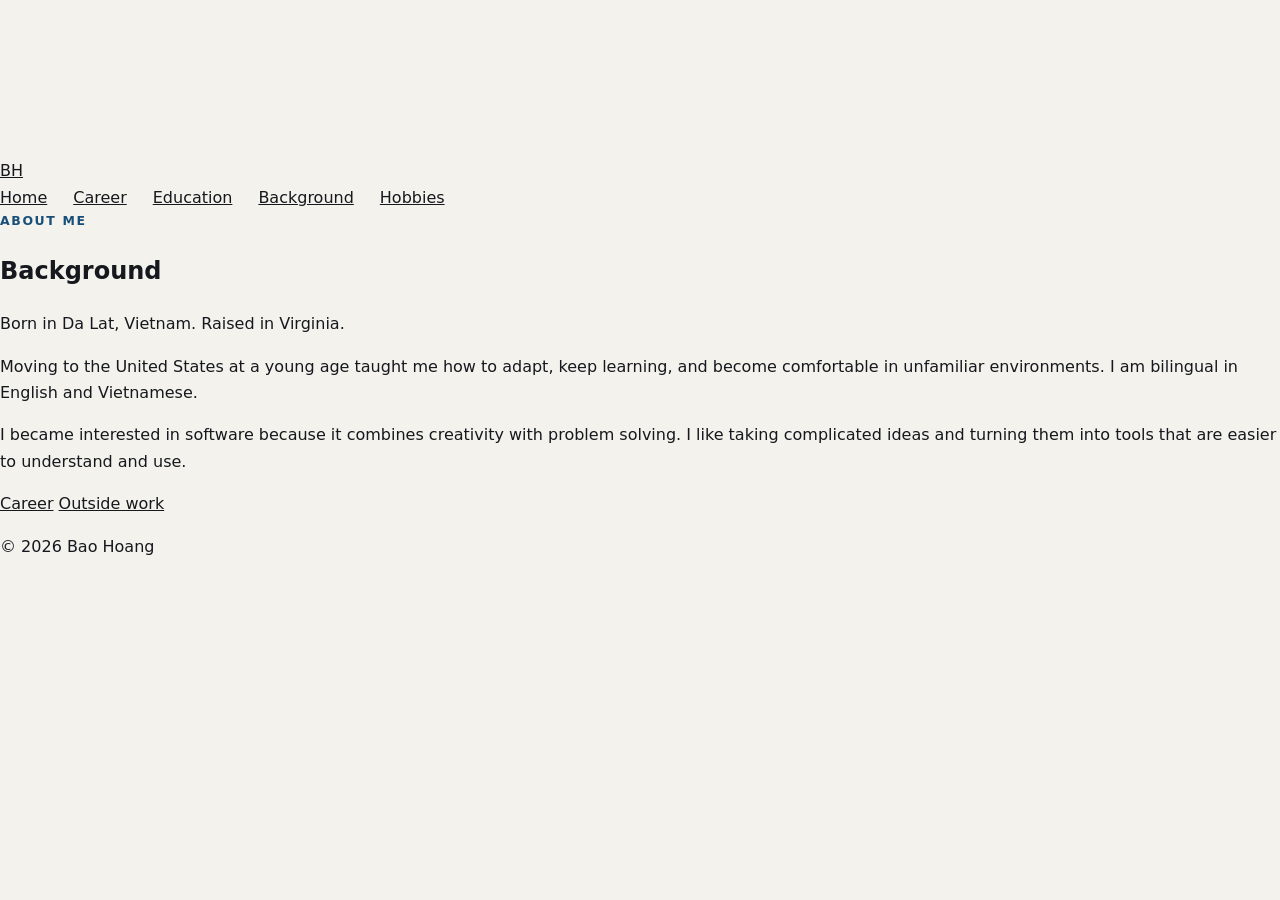
==== commit 31330fd7: "Simplify background page" ====
--- a/background.html
+++ b/background.html
@@ -3,130 +3,47 @@
 <head>
     <meta charset="UTF-8" />
     <meta name="viewport" content="width=device-width, initial-scale=1.0" />
-    <title>About | Bao Hoang</title>
-    <meta name="description" content="Learn about Bao Hoang's background, engineering perspective, and journey from Da Lat, Vietnam to software engineering and scientific computing in Virginia." />
-    <meta name="author" content="Bao Hoang" />
-    <meta name="theme-color" content="#f4f2ed" />
-    <script>
-        (() => {
-            const saved = localStorage.getItem("portfolio-theme");
-            const dark = window.matchMedia("(prefers-color-scheme: dark)").matches;
-            document.documentElement.dataset.theme = saved || (dark ? "dark" : "light");
-        })();
-    </script>
+    <title>Background | Bao Hoang</title>
+    <meta name="description" content="Personal background of Bao Hoang." />
     <link rel="stylesheet" href="./style.css" />
-    <script src="./script.js" defer></script>
+    <script src="./video.js" defer></script>
 </head>
 <body>
-    <a class="skip-link" href="#main-content">Skip to content</a>
+    <video id="backgroundVideo" autoplay muted playsinline aria-hidden="true"></video>
+    <div class="video-overlay" aria-hidden="true"></div>
 
-    <header class="site-header">
-        <div class="container nav-shell">
-            <a class="brand" href="./index.html" aria-label="Bao Hoang home"><span class="brand-mark" aria-hidden="true">BH</span><span class="brand-name">Bao Hoang</span></a>
-            <nav aria-label="Primary navigation">
-                <ul class="nav-links">
-                    <li><a class="nav-link" data-nav-link href="./index.html">Home</a></li>
-                    <li><a class="nav-link" data-nav-link href="./career.html">Experience</a></li>
-                    <li><a class="nav-link" data-nav-link href="./projects.html">Projects</a></li>
-                    <li><a class="nav-link" data-nav-link href="./education.html">Education</a></li>
-                    <li><a class="nav-link" data-nav-link href="./background.html">About</a></li>
-                </ul>
-            </nav>
-            <div class="nav-actions">
-                <button class="icon-button" type="button" data-theme-toggle aria-label="Use dark theme" aria-pressed="false">
-                    <svg class="theme-icon theme-icon-sun" viewBox="0 0 24 24" aria-hidden="true"><circle cx="12" cy="12" r="4" fill="none" stroke="currentColor" stroke-width="1.8" /><path d="M12 2v2M12 20v2M4.93 4.93l1.42 1.42M17.66 17.66l1.41 1.41M2 12h2M20 12h2M4.93 19.07l1.42-1.41M17.66 6.34l1.41-1.41" fill="none" stroke="currentColor" stroke-width="1.8" stroke-linecap="round" /></svg>
-                    <svg class="theme-icon theme-icon-moon" viewBox="0 0 24 24" aria-hidden="true"><path d="M20 15.2A8.4 8.4 0 0 1 8.8 4 8.5 8.5 0 1 0 20 15.2Z" fill="none" stroke="currentColor" stroke-width="1.8" stroke-linejoin="round" /></svg>
-                </button>
-                <button class="menu-toggle" type="button" data-menu-toggle aria-label="Open menu" aria-controls="mobile-menu" aria-expanded="false"><span></span></button>
-            </div>
+    <nav class="site-nav" aria-label="Primary navigation">
+        <a class="logo" href="./index.html">BH</a>
+        <div class="nav-links">
+            <a href="./index.html">Home</a>
+            <a href="./career.html">Career</a>
+            <a href="./education.html">Education</a>
+            <a class="active" href="./background.html">Background</a>
+            <a href="./hobbies.html">Hobbies</a>
         </div>
-    </header>
-
-    <nav class="mobile-panel" id="mobile-menu" data-mobile-panel aria-label="Mobile navigation">
-        <ul class="mobile-links">
-            <li><a data-nav-link href="./index.html">Home <span aria-hidden="true">01</span></a></li>
-            <li><a data-nav-link href="./career.html">Experience <span aria-hidden="true">02</span></a></li>
-            <li><a data-nav-link href="./projects.html">Projects <span aria-hidden="true">03</span></a></li>
-            <li><a data-nav-link href="./education.html">Education <span aria-hidden="true">04</span></a></li>
-            <li><a data-nav-link href="./background.html">About <span aria-hidden="true">05</span></a></li>
-        </ul>
     </nav>
 
-    <main id="main-content">
-        <section class="page-hero">
-            <div class="container" data-reveal>
-                <p class="eyebrow">About</p>
-                <h1>Adaptability shaped my background. <span>Curiosity shapes my engineering.</span></h1>
-                <p class="hero-lede">I was born in Da Lat, Vietnam and moved to the United States during elementary school. Learning to adapt across languages, schools, and environments became part of how I approach difficult technical problems today.</p>
-                <p class="page-index">04 / Background and perspective</p>
-            </div>
-        </section>
+    <main class="page">
+        <section class="panel">
+            <p class="eyebrow">About Me</p>
+            <h1 class="page-title">Background</h1>
+            <p class="subtitle">Born in Da Lat, Vietnam. Raised in Virginia.</p>
 
-        <section class="section">
-            <div class="container origin-layout">
-                <div class="origin-mark" data-reveal aria-label="Journey from Da Lat, Vietnam to Virginia, United States">
-                    <div class="origin-line">
-                        <div class="origin-labels"><span>Da Lat, Vietnam</span><span>Virginia, USA</span></div>
-                    </div>
-                </div>
-                <div class="prose" data-reveal>
-                    <p class="eyebrow">My journey</p>
-                    <h2>Two cultures, one habit of continuous learning.</h2>
-                    <p>I grew up bilingual in English and Vietnamese after moving from Vietnam to the United States. That transition required patience, observation, and a willingness to keep learning even when the context was unfamiliar.</p>
-                    <p>Those same habits now show up in my work. Scientific software requires learning the science behind the data. Full-stack engineering requires understanding how product, security, databases, APIs, and users affect one another. System design requires being comfortable with incomplete information and making trade-offs explicit.</p>
-                    <p>I am most engaged when a project has a meaningful domain behind it—Earth science, research workflows, machine learning, or a product that helps people organize complex information.</p>
-                    <blockquote class="quote">“Learning never stops in the classroom. You have to go beyond it, absorb what the work demands, and build your own path forward.”</blockquote>
-                </div>
-            </div>
-        </section>
+            <p class="summary">
+                Moving to the United States at a young age taught me how to adapt, keep learning, and become comfortable in unfamiliar environments. I am bilingual in English and Vietnamese.
+            </p>
 
-        <section class="section section-rule">
-            <div class="container">
-                <div class="section-heading" data-reveal>
-                    <div><p class="eyebrow">Engineering principles</p><h2>How I want my work to be judged.</h2></div>
-                    <p>The best implementation is not the one with the most technology. It is the one that makes the system safer, clearer, and easier to evolve.</p>
-                </div>
-                <div class="education-grid">
-                    <article class="education-card" data-reveal><p class="card-kicker">01</p><h2>Understand the domain</h2><p>Before changing code, learn what the data means, who uses it, and which assumptions cannot be violated.</p></article>
-                    <article class="education-card" data-reveal><p class="card-kicker">02</p><h2>Make boundaries explicit</h2><p>Separate data processing, business rules, persistence, infrastructure, and presentation so each layer has a clear responsibility.</p></article>
-                    <article class="education-card" data-reveal><p class="card-kicker">03</p><h2>Design for failure</h2><p>Use validation, timeouts, retries, privacy controls, useful errors, and observability instead of relying on ideal conditions.</p></article>
-                    <article class="education-card" data-reveal><p class="card-kicker">04</p><h2>Reduce repeated work</h2><p>Turn one-off scripts and manual steps into reusable tools, documented workflows, and components other people can trust.</p></article>
-                    <article class="education-card" data-reveal><p class="card-kicker">05</p><h2>Communicate clearly</h2><p>Architecture only creates value when scientists, engineers, stakeholders, and users can understand the decisions behind it.</p></article>
-                    <article class="education-card" data-reveal><p class="card-kicker">06</p><h2>Keep improving</h2><p>Review assumptions, measure outcomes, accept corrections, and treat every project as a chance to improve the next one.</p></article>
-                </div>
-            </div>
-        </section>
+            <p class="summary">
+                I became interested in software because it combines creativity with problem solving. I like taking complicated ideas and turning them into tools that are easier to understand and use.
+            </p>
 
-        <section class="section section-rule">
-            <div class="container split">
-                <div class="sticky-copy" data-reveal>
-                    <p class="eyebrow">What I am building toward</p>
-                    <h2 class="content-title">A career connecting research and production engineering.</h2>
-                    <p class="content-intro">I want to remain technically hands-on while growing into larger architecture and system responsibilities.</p>
-                </div>
-                <div class="timeline" data-reveal>
-                    <article class="timeline-item"><p class="timeline-date">NOW</p><div><h3>Scientific software</h3><p>Build reliable processing, validation, and visualization tools for complex Earth-science data.</p></div></article>
-                    <article class="timeline-item"><p class="timeline-date">NEXT</p><div><h3>Production systems</h3><p>Design larger applications with secure APIs, durable storage, caching, queues, observability, and maintainable frontend workflows.</p></div></article>
-                    <article class="timeline-item"><p class="timeline-date">LONG TERM</p><div><h3>Technical leadership</h3><p>Guide architecture while staying close enough to implementation to understand the trade-offs and support the engineers doing the work.</p></div></article>
-                </div>
-            </div>
-        </section>
-
-        <section class="section-compact">
-            <div class="container">
-                <div class="contact-band" data-reveal>
-                    <div><h2>Good engineering starts with understanding the problem and the people living with it.</h2><p>That is the standard I bring to research software, product development, and technical collaboration.</p></div>
-                    <a class="button" href="./hobbies.html">Outside of work <span class="button-arrow" aria-hidden="true">→</span></a>
-                </div>
+            <div class="actions compact-actions">
+                <a href="./career.html">Career</a>
+                <a href="./hobbies.html">Outside work</a>
             </div>
         </section>
     </main>
 
-    <footer class="site-footer">
-        <div class="container footer-grid">
-            <p class="footer-copy">© <span data-current-year>2026</span> Bao Hoang. Built with HTML, CSS, and JavaScript.</p>
-            <nav class="footer-links" aria-label="Footer navigation"><a href="https://github.com/BaoNHoang" target="_blank" rel="noopener noreferrer">GitHub</a><a href="https://www.linkedin.com/in/bao-nguyen-hoang/" target="_blank" rel="noopener noreferrer">LinkedIn</a><a href="https://docs.google.com/document/d/1rduyP2BvTEodvhd8mnWoQPnZu_r7Wff6oX1D39iz_TY/edit?usp=sharing" target="_blank" rel="noopener noreferrer">Resume</a><a href="./hobbies.html">Outside work</a></nav>
-        </div>
-    </footer>
+    <footer><p>&copy; 2026 Bao Hoang</p></footer>
 </body>
 </html>
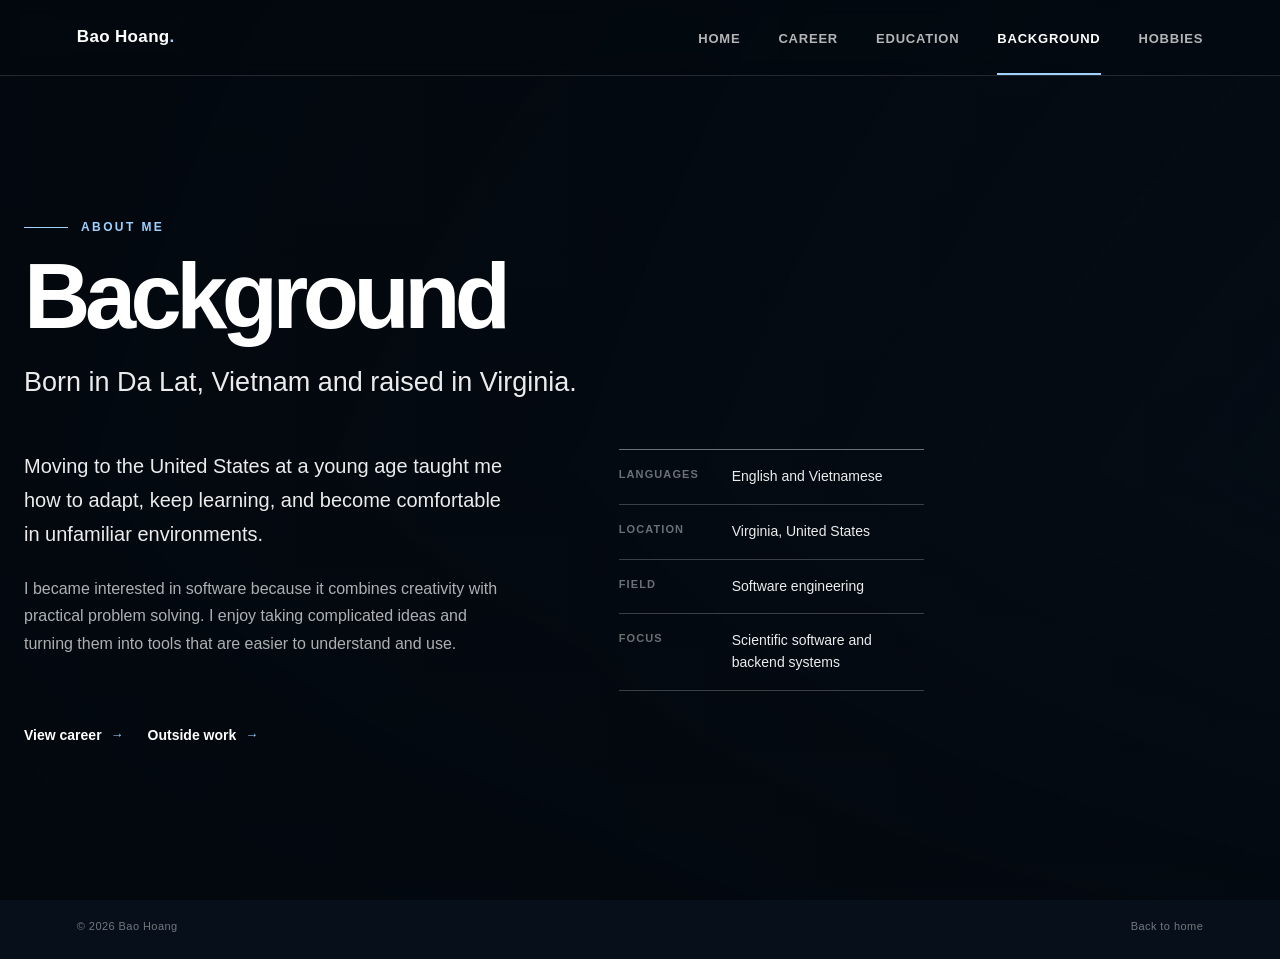
==== commit d8a85213: "Open up background page layout" ====
--- a/background.html
+++ b/background.html
@@ -13,7 +13,7 @@
     <div class="video-overlay" aria-hidden="true"></div>
 
     <nav class="site-nav" aria-label="Primary navigation">
-        <a class="logo" href="./index.html">BH</a>
+        <a class="logo" href="./index.html">Bao Hoang<span>.</span></a>
         <div class="nav-links">
             <a href="./index.html">Home</a>
             <a href="./career.html">Career</a>
@@ -24,26 +24,49 @@
     </nav>
 
     <main class="page">
-        <section class="panel">
-            <p class="eyebrow">About Me</p>
-            <h1 class="page-title">Background</h1>
-            <p class="subtitle">Born in Da Lat, Vietnam. Raised in Virginia.</p>
+        <section class="page-content">
+            <header class="content-header">
+                <p class="eyebrow">About Me</p>
+                <h1 class="page-title">Background</h1>
+                <p class="subtitle">Born in Da Lat, Vietnam and raised in Virginia.</p>
+            </header>
 
-            <p class="summary">
-                Moving to the United States at a young age taught me how to adapt, keep learning, and become comfortable in unfamiliar environments. I am bilingual in English and Vietnamese.
-            </p>
+            <div class="two-column">
+                <div class="story">
+                    <p>Moving to the United States at a young age taught me how to adapt, keep learning, and become comfortable in unfamiliar environments.</p>
+                    <p>I became interested in software because it combines creativity with practical problem solving. I enjoy taking complicated ideas and turning them into tools that are easier to understand and use.</p>
+                </div>
 
-            <p class="summary">
-                I became interested in software because it combines creativity with problem solving. I like taking complicated ideas and turning them into tools that are easier to understand and use.
-            </p>
+                <dl class="facts">
+                    <div>
+                        <dt>Languages</dt>
+                        <dd>English and Vietnamese</dd>
+                    </div>
+                    <div>
+                        <dt>Location</dt>
+                        <dd>Virginia, United States</dd>
+                    </div>
+                    <div>
+                        <dt>Field</dt>
+                        <dd>Software engineering</dd>
+                    </div>
+                    <div>
+                        <dt>Focus</dt>
+                        <dd>Scientific software and backend systems</dd>
+                    </div>
+                </dl>
+            </div>
 
-            <div class="actions compact-actions">
-                <a href="./career.html">Career</a>
-                <a href="./hobbies.html">Outside work</a>
+            <div class="link-row">
+                <a class="internal" href="./career.html">View career</a>
+                <a class="internal" href="./hobbies.html">Outside work</a>
             </div>
         </section>
     </main>
 
-    <footer><p>&copy; 2026 Bao Hoang</p></footer>
+    <footer>
+        <p>&copy; 2026 Bao Hoang</p>
+        <a href="./index.html">Back to home</a>
+    </footer>
 </body>
 </html>
--- a/style.css
+++ b/style.css
@@ -1,1352 +1,537 @@
 :root {
-    color-scheme: light;
-    --bg: #f4f2ed;
-    --surface: #ffffff;
-    --surface-muted: #ebe8e1;
-    --ink: #15181d;
-    --ink-soft: #555c66;
-    --line: #d5d1c8;
-    --accent: #174f78;
-    --accent-strong: #0c3858;
-    --accent-soft: #dbe8f0;
-    --success: #29634b;
-    --shadow: 0 18px 50px rgba(28, 32, 37, 0.08);
-    --radius: 10px;
-    --content: 1180px;
-    --header-height: 72px;
-}
-
-html[data-theme="dark"] {
-    color-scheme: dark;
-    --bg: #111418;
-    --surface: #191d22;
-    --surface-muted: #22272d;
-    --ink: #f3f1eb;
-    --ink-soft: #adb5bf;
-    --line: #343a42;
-    --accent: #80b8da;
-    --accent-strong: #acd1e8;
-    --accent-soft: #1d3443;
-    --success: #7fc29f;
-    --shadow: 0 18px 50px rgba(0, 0, 0, 0.24);
+    --white: #ffffff;
+    --text: rgba(255, 255, 255, 0.92);
+    --muted: rgba(255, 255, 255, 0.68);
+    --faint: rgba(255, 255, 255, 0.42);
+    --line: rgba(255, 255, 255, 0.22);
+    --line-strong: rgba(255, 255, 255, 0.42);
+    --accent: #9ed2ff;
 }
 
 * {
     box-sizing: border-box;
+    margin: 0;
+    padding: 0;
 }
 
 html {
+    min-height: 100%;
     scroll-behavior: smooth;
 }
 
 body {
-    margin: 0;
-    min-width: 320px;
-    background: var(--bg);
-    color: var(--ink);
-    font-family: Inter, ui-sans-serif, system-ui, -apple-system, BlinkMacSystemFont, "Segoe UI", sans-serif;
-    line-height: 1.65;
-    text-rendering: optimizeLegibility;
-}
-
-body.menu-open {
-    overflow: hidden;
-}
-
-::selection {
-    background: var(--accent);
-    color: #ffffff;
-}
-
-img,
-svg {
-    display: block;
-    max-width: 100%;
-}
-
-button,
-a {
-    -webkit-tap-highlight-color: transparent;
-}
-
-a {
-    color: inherit;
-}
-
-button {
-    font: inherit;
-}
-
-.skip-link {
+    min-height: 100vh;
+    display: flex;
+    flex-direction: column;
+    color: var(--white);
+    background: #07101a;
+    font-family: Arial, Helvetica, sans-serif;
+    line-height: 1.55;
+    overflow-x: hidden;
+}
+
+#backgroundVideo {
     position: fixed;
-    top: 10px;
-    left: 10px;
-    z-index: 1000;
-    padding: 10px 14px;
-    background: var(--ink);
-    color: var(--bg);
-    text-decoration: none;
-    transform: translateY(-150%);
-}
-
-.skip-link:focus {
-    transform: translateY(0);
-}
-
-:focus-visible {
-    outline: 3px solid var(--accent);
-    outline-offset: 3px;
-}
-
-.container {
-    width: min(calc(100% - 40px), var(--content));
-    margin-inline: auto;
-}
-
-.site-header {
-    position: sticky;
-    top: 0;
-    z-index: 100;
-    min-height: var(--header-height);
-    border-bottom: 1px solid color-mix(in srgb, var(--line) 82%, transparent);
-    background: color-mix(in srgb, var(--bg) 92%, transparent);
-    backdrop-filter: blur(18px);
-}
-
-.nav-shell {
-    min-height: var(--header-height);
+    inset: 0;
+    width: 100%;
+    height: 100%;
+    object-fit: cover;
+    z-index: -3;
+    transition: opacity 0.45s ease;
+}
+
+#backgroundVideo.is-changing {
+    opacity: 0.18;
+}
+
+.video-overlay {
+    position: fixed;
+    inset: 0;
+    z-index: -2;
+    pointer-events: none;
+    background:
+        linear-gradient(90deg, rgba(3, 8, 14, 0.88) 0%, rgba(3, 8, 14, 0.68) 46%, rgba(3, 8, 14, 0.25) 100%),
+        linear-gradient(180deg, rgba(3, 8, 14, 0.44) 0%, rgba(3, 8, 14, 0.22) 52%, rgba(3, 8, 14, 0.72) 100%);
+}
+
+.site-nav {
+    position: fixed;
+    inset: 0 0 auto;
+    z-index: 10;
+    min-height: 76px;
     display: flex;
     align-items: center;
     justify-content: space-between;
-    gap: 28px;
-}
-
-.brand {
-    display: inline-flex;
+    gap: 32px;
+    padding: 0 clamp(24px, 6vw, 88px);
+    border-bottom: 1px solid rgba(255, 255, 255, 0.13);
+    background: rgba(3, 8, 14, 0.28);
+    backdrop-filter: blur(8px);
+    -webkit-backdrop-filter: blur(8px);
+}
+
+.logo {
+    color: var(--white);
+    font-size: 17px;
+    font-weight: 700;
+    letter-spacing: 0.02em;
+    text-decoration: none;
+}
+
+.logo span {
+    color: var(--accent);
+}
+
+.nav-links {
+    display: flex;
     align-items: center;
-    gap: 11px;
-    color: var(--ink);
+    justify-content: flex-end;
+    gap: clamp(18px, 3vw, 38px);
+}
+
+.nav-links a {
+    position: relative;
+    padding: 28px 0 24px;
+    color: rgba(255, 255, 255, 0.7);
+    font-size: 13px;
+    font-weight: 700;
+    letter-spacing: 0.06em;
     text-decoration: none;
-    font-weight: 760;
-    letter-spacing: -0.02em;
-}
-
-.brand-mark {
-    width: 36px;
-    height: 36px;
-    display: grid;
-    place-items: center;
-    border: 1px solid var(--ink);
-    border-radius: 4px;
-    font-size: 13px;
-    letter-spacing: 0.04em;
-}
-
-.nav-links {
-    display: flex;
-    align-items: center;
-    gap: 26px;
-    margin: 0 0 0 auto;
-    padding: 0;
-    list-style: none;
-}
-
-.nav-link {
-    position: relative;
-    color: var(--ink-soft);
-    text-decoration: none;
-    font-size: 0.92rem;
-    font-weight: 650;
-}
-
-.nav-link::after {
+    text-transform: uppercase;
+    transition: color 0.2s ease;
+}
+
+.nav-links a::after {
     content: "";
     position: absolute;
+    right: 0;
+    bottom: -1px;
     left: 0;
-    right: 0;
-    bottom: -8px;
     height: 2px;
     background: var(--accent);
     transform: scaleX(0);
     transform-origin: left;
-    transition: transform 180ms ease;
-}
-
-.nav-link:hover,
-.nav-link[aria-current="page"] {
-    color: var(--ink);
-}
-
-.nav-link:hover::after,
-.nav-link[aria-current="page"]::after {
+    transition: transform 0.2s ease;
+}
+
+.nav-links a:hover,
+.nav-links a:focus-visible,
+.nav-links a.active {
+    color: var(--white);
+}
+
+.nav-links a:hover::after,
+.nav-links a:focus-visible::after,
+.nav-links a.active::after {
     transform: scaleX(1);
 }
 
-.nav-actions {
+.page {
+    flex: 1;
+    width: min(1240px, calc(100% - 48px));
+    min-height: 100vh;
+    margin: 0 auto;
+    padding: 148px 0 84px;
     display: flex;
     align-items: center;
-    gap: 8px;
-}
-
-.icon-button,
-.menu-toggle {
-    width: 40px;
-    height: 40px;
-    display: inline-grid;
-    place-items: center;
-    border: 1px solid var(--line);
-    border-radius: 5px;
-    background: transparent;
-    color: var(--ink);
-    cursor: pointer;
-}
-
-.icon-button:hover,
-.menu-toggle:hover {
-    border-color: var(--ink-soft);
-    background: var(--surface-muted);
-}
-
-.theme-icon {
-    width: 18px;
-    height: 18px;
-}
-
-.theme-icon-moon {
-    display: none;
-}
-
-html[data-theme="dark"] .theme-icon-sun {
-    display: none;
-}
-
-html[data-theme="dark"] .theme-icon-moon {
-    display: block;
-}
-
-.menu-toggle {
-    display: none;
-    position: relative;
-}
-
-.menu-toggle span,
-.menu-toggle::before,
-.menu-toggle::after {
+}
+
+.page-content {
+    width: min(900px, 100%);
+}
+
+.home-content {
+    width: min(850px, 100%);
+}
+
+.eyebrow {
+    display: flex;
+    align-items: center;
+    gap: 13px;
+    margin-bottom: 18px;
+    color: var(--accent);
+    font-size: 12px;
+    font-weight: 700;
+    letter-spacing: 0.2em;
+    text-transform: uppercase;
+}
+
+.eyebrow::before {
     content: "";
-    width: 18px;
-    height: 2px;
-    position: absolute;
+    width: 44px;
+    height: 1px;
     background: currentColor;
-    transition: transform 180ms ease, opacity 180ms ease;
-}
-
-.menu-toggle::before {
-    transform: translateY(-6px);
-}
-
-.menu-toggle::after {
-    transform: translateY(6px);
-}
-
-.menu-toggle[aria-expanded="true"] span {
-    opacity: 0;
-}
-
-.menu-toggle[aria-expanded="true"]::before {
-    transform: rotate(45deg);
-}
-
-.menu-toggle[aria-expanded="true"]::after {
-    transform: rotate(-45deg);
-}
-
-.mobile-panel {
-    display: none;
-}
-
-main {
-    overflow: hidden;
-}
-
-.section {
-    padding: 96px 0;
-}
-
-.section-compact {
-    padding: 68px 0;
-}
-
-.section-rule {
-    border-top: 1px solid var(--line);
-}
-
-.eyebrow {
-    margin: 0 0 18px;
-    color: var(--accent);
-    font-size: 0.78rem;
-    font-weight: 800;
-    letter-spacing: 0.13em;
-    text-transform: uppercase;
-}
-
-.hero {
-    min-height: calc(100vh - var(--header-height));
-    display: grid;
-    grid-template-columns: minmax(0, 1.25fr) minmax(330px, 0.75fr);
-    align-items: center;
-    gap: clamp(52px, 8vw, 112px);
-    padding: 82px 0 76px;
-}
-
-.hero h1,
-.page-hero h1 {
-    margin: 0;
+}
+
+h1 {
     max-width: 900px;
-    font-size: clamp(3.2rem, 7.2vw, 7rem);
-    line-height: 0.96;
-    letter-spacing: -0.067em;
-    font-weight: 770;
-}
-
-.hero h1 span,
-.page-hero h1 span {
-    color: var(--accent);
-}
-
-.hero-lede {
-    max-width: 700px;
-    margin: 30px 0 0;
-    color: var(--ink-soft);
-    font-size: clamp(1.04rem, 1.6vw, 1.25rem);
-    line-height: 1.7;
-}
-
-.hero-actions {
+    font-size: clamp(64px, 10vw, 118px);
+    line-height: 0.92;
+    letter-spacing: -0.06em;
+}
+
+.page-title {
+    font-size: clamp(58px, 8vw, 92px);
+}
+
+.subtitle {
+    max-width: 720px;
+    margin-top: 25px;
+    color: var(--text);
+    font-size: clamp(19px, 2.2vw, 27px);
+    line-height: 1.38;
+}
+
+.summary {
+    max-width: 680px;
+    margin-top: 22px;
+    color: var(--muted);
+    font-size: 16px;
+}
+
+.link-row {
     display: flex;
     flex-wrap: wrap;
     align-items: center;
-    gap: 12px;
+    gap: 12px 24px;
     margin-top: 34px;
 }
 
-.button {
-    min-height: 46px;
+.link-row a {
     display: inline-flex;
     align-items: center;
-    justify-content: center;
     gap: 9px;
-    padding: 10px 18px;
-    border: 1px solid var(--ink);
-    border-radius: 5px;
-    color: var(--ink);
-    background: transparent;
+    color: var(--white);
+    font-size: 14px;
+    font-weight: 700;
     text-decoration: none;
-    font-size: 0.92rem;
-    font-weight: 720;
-    transition: transform 160ms ease, background 160ms ease, color 160ms ease;
-}
-
-.button:hover {
-    transform: translateY(-2px);
-}
-
-.button-primary {
-    background: var(--ink);
-    color: var(--bg);
-}
-
-.button-primary:hover {
-    background: var(--accent-strong);
-    border-color: var(--accent-strong);
-    color: #ffffff;
-}
-
-.button-arrow {
-    transition: transform 160ms ease;
-}
-
-.button:hover .button-arrow {
-    transform: translateX(3px);
-}
-
-.availability {
-    display: flex;
-    align-items: center;
-    gap: 9px;
-    margin: 26px 0 0;
-    color: var(--ink-soft);
-    font-size: 0.88rem;
-}
-
-.status-dot {
-    width: 8px;
-    height: 8px;
-    border-radius: 50%;
-    background: var(--success);
-    box-shadow: 0 0 0 5px color-mix(in srgb, var(--success) 16%, transparent);
-}
-
-.hero-panel {
-    position: relative;
-    padding: 28px;
-    border: 1px solid var(--line);
-    border-radius: var(--radius);
-    background: var(--surface);
-    box-shadow: var(--shadow);
-}
-
-.hero-panel::before {
-    content: "";
-    position: absolute;
-    inset: -14px 14px 14px -14px;
-    z-index: -1;
-    border: 1px solid var(--line);
-    border-radius: var(--radius);
-}
-
-.panel-label {
-    display: flex;
-    align-items: center;
-    justify-content: space-between;
-    gap: 12px;
-    padding-bottom: 18px;
+}
+
+.link-row a::after {
+    content: "↗";
+    color: var(--accent);
+    font-size: 13px;
+    transition: transform 0.2s ease;
+}
+
+.link-row a.internal::after {
+    content: "→";
+}
+
+.link-row a:hover::after,
+.link-row a:focus-visible::after {
+    transform: translate(3px, -2px);
+}
+
+.link-row a.internal:hover::after,
+.link-row a.internal:focus-visible::after {
+    transform: translateX(4px);
+}
+
+.home-details {
+    display: grid;
+    grid-template-columns: repeat(3, minmax(0, 1fr));
+    gap: 28px;
+    max-width: 830px;
+    margin-top: 62px;
+    padding-top: 25px;
+    border-top: 1px solid var(--line);
+}
+
+.home-details p {
+    color: var(--muted);
+    font-size: 13px;
+}
+
+.home-details strong {
+    display: block;
+    margin-bottom: 4px;
+    color: var(--white);
+    font-size: 12px;
+    letter-spacing: 0.12em;
+    text-transform: uppercase;
+}
+
+.content-header {
+    max-width: 800px;
+    margin-bottom: 48px;
+}
+
+.line-list {
+    width: 100%;
+    border-top: 1px solid var(--line-strong);
+}
+
+.line-item {
+    display: grid;
+    grid-template-columns: minmax(150px, 0.42fr) minmax(0, 1fr);
+    gap: clamp(24px, 5vw, 72px);
+    padding: 27px 0;
     border-bottom: 1px solid var(--line);
-    color: var(--ink-soft);
-    font-size: 0.75rem;
-    font-weight: 760;
+}
+
+.line-item h2 {
+    font-size: clamp(20px, 2vw, 26px);
+    line-height: 1.2;
+}
+
+.line-item time,
+.line-label {
+    display: block;
+    margin-top: 6px;
+    color: var(--accent);
+    font-size: 12px;
+    font-weight: 700;
+    letter-spacing: 0.08em;
+    text-transform: uppercase;
+}
+
+.line-item p {
+    max-width: 650px;
+    color: var(--muted);
+    font-size: 15px;
+}
+
+.education-lead {
+    display: grid;
+    grid-template-columns: minmax(230px, 0.7fr) minmax(0, 1fr);
+    gap: clamp(30px, 6vw, 90px);
+    padding: 30px 0 34px;
+    border-top: 1px solid var(--line-strong);
+    border-bottom: 1px solid var(--line);
+}
+
+.education-lead h2 {
+    font-size: clamp(24px, 3vw, 34px);
+    line-height: 1.2;
+}
+
+.education-lead p {
+    color: var(--muted);
+}
+
+.fact-line {
+    margin-top: 7px;
+    color: var(--accent) !important;
+    font-size: 13px;
+    font-weight: 700;
+    letter-spacing: 0.05em;
+}
+
+.study-list {
+    display: grid;
+    grid-template-columns: repeat(2, minmax(0, 1fr));
+    gap: 0 50px;
+    margin-top: 36px;
+}
+
+.study-list p {
+    padding: 12px 0;
+    border-bottom: 1px solid var(--line);
+    color: var(--text);
+    font-size: 14px;
+}
+
+.two-column {
+    display: grid;
+    grid-template-columns: minmax(0, 1fr) minmax(260px, 0.62fr);
+    gap: clamp(48px, 8vw, 120px);
+    align-items: start;
+}
+
+.story p {
+    max-width: 650px;
+    color: var(--text);
+    font-size: clamp(17px, 2vw, 20px);
+    line-height: 1.7;
+}
+
+.story p + p {
+    margin-top: 24px;
+    color: var(--muted);
+    font-size: 16px;
+}
+
+.facts {
+    border-top: 1px solid var(--line-strong);
+}
+
+.facts div {
+    display: grid;
+    grid-template-columns: 95px 1fr;
+    gap: 18px;
+    padding: 16px 0;
+    border-bottom: 1px solid var(--line);
+}
+
+.facts dt {
+    color: var(--faint);
+    font-size: 11px;
+    font-weight: 700;
     letter-spacing: 0.1em;
     text-transform: uppercase;
 }
 
-.panel-status {
-    color: var(--success);
-}
-
-.system-list {
-    display: grid;
-    gap: 0;
-    margin: 10px 0 0;
-}
-
-.system-row {
-    display: grid;
-    grid-template-columns: 105px 1fr;
-    gap: 20px;
-    padding: 15px 0;
+.facts dd {
+    color: var(--text);
+    font-size: 14px;
+}
+
+.interest-list {
+    display: grid;
+    grid-template-columns: repeat(3, minmax(0, 1fr));
+    border-top: 1px solid var(--line-strong);
     border-bottom: 1px solid var(--line);
 }
 
-.system-row:last-child {
-    border-bottom: 0;
-}
-
-.system-key {
-    color: var(--ink-soft);
-    font-family: "SFMono-Regular", Consolas, "Liberation Mono", monospace;
-    font-size: 0.78rem;
-}
-
-.system-value {
-    color: var(--ink);
-    font-weight: 690;
-}
-
-.orbit-mark {
+.interest-list article {
+    min-height: 210px;
+    padding: 28px 28px 28px 0;
+}
+
+.interest-list article + article {
+    padding-left: 28px;
+    border-left: 1px solid var(--line);
+}
+
+.interest-number {
+    color: var(--accent);
+    font-size: 12px;
+    font-weight: 700;
+    letter-spacing: 0.08em;
+}
+
+.interest-list h2 {
+    margin-top: 28px;
+    font-size: 23px;
+}
+
+.interest-list p {
+    margin-top: 11px;
+    color: var(--muted);
+    font-size: 14px;
+}
+
+footer {
     position: relative;
-    width: 84px;
-    height: 84px;
-    margin: 24px auto 3px;
-    border: 1px solid var(--line);
-    border-radius: 50%;
-}
-
-.orbit-mark::before,
-.orbit-mark::after {
-    content: "";
-    position: absolute;
-    inset: 16px -13px;
-    border: 1px solid var(--accent);
-    border-radius: 50%;
-    transform: rotate(34deg);
-}
-
-.orbit-mark::after {
-    inset: 36px;
-    border: 0;
-    background: var(--accent);
-}
-
-.signal-strip {
-    display: grid;
-    grid-template-columns: repeat(4, 1fr);
-    border-top: 1px solid var(--line);
-    border-bottom: 1px solid var(--line);
-}
-
-.signal-item {
-    min-height: 138px;
-    padding: 28px;
-    border-right: 1px solid var(--line);
-}
-
-.signal-item:last-child {
-    border-right: 0;
-}
-
-.signal-value {
-    margin: 0;
-    font-size: clamp(1.9rem, 3vw, 2.8rem);
-    line-height: 1;
-    letter-spacing: -0.045em;
-    font-weight: 760;
-}
-
-.signal-label {
-    margin: 12px 0 0;
-    color: var(--ink-soft);
-    font-size: 0.86rem;
-}
-
-.section-heading {
-    display: grid;
-    grid-template-columns: minmax(0, 0.75fr) minmax(300px, 0.55fr);
-    justify-content: space-between;
-    gap: 40px;
-    align-items: end;
-    margin-bottom: 44px;
-}
-
-.section-heading h2,
-.content-title {
-    margin: 0;
-    font-size: clamp(2.25rem, 4.5vw, 4.3rem);
-    line-height: 1.02;
-    letter-spacing: -0.055em;
-}
-
-.section-heading p,
-.content-intro {
-    margin: 0;
-    color: var(--ink-soft);
-    font-size: 1.02rem;
-}
-
-.work-grid {
-    display: grid;
-    grid-template-columns: repeat(12, 1fr);
-    gap: 18px;
-}
-
-.work-card {
-    grid-column: span 4;
-    min-height: 360px;
-    display: flex;
-    flex-direction: column;
-    padding: 28px;
-    border: 1px solid var(--line);
-    border-radius: var(--radius);
-    background: var(--surface);
-    text-decoration: none;
-    transition: transform 180ms ease, border-color 180ms ease, box-shadow 180ms ease;
-}
-
-.work-card-featured {
-    grid-column: span 8;
-}
-
-.work-card:hover {
-    transform: translateY(-4px);
-    border-color: var(--ink-soft);
-    box-shadow: var(--shadow);
-}
-
-.card-kicker {
-    margin: 0;
-    color: var(--accent);
-    font-size: 0.75rem;
-    font-weight: 800;
-    letter-spacing: 0.1em;
-    text-transform: uppercase;
-}
-
-.work-card h3,
-.project-card h2,
-.interest-card h2 {
-    margin: 16px 0 10px;
-    font-size: clamp(1.45rem, 2.3vw, 2rem);
-    line-height: 1.16;
-    letter-spacing: -0.035em;
-}
-
-.work-card p,
-.project-card p,
-.interest-card p {
-    margin: 0;
-    color: var(--ink-soft);
-}
-
-.card-meta {
-    display: flex;
-    flex-wrap: wrap;
-    gap: 8px 15px;
-    margin-top: auto;
-    padding-top: 24px;
-    color: var(--ink-soft);
-    font-size: 0.78rem;
-    font-weight: 690;
-}
-
-.card-link {
-    display: inline-flex;
-    align-items: center;
-    gap: 8px;
-    margin-top: 18px;
-    color: var(--ink);
-    font-weight: 750;
-    text-decoration: none;
-}
-
-.card-link:hover {
-    color: var(--accent);
-}
-
-.data-visual {
-    height: 118px;
-    display: grid;
-    grid-template-columns: repeat(12, 1fr);
-    align-items: end;
-    gap: 5px;
-    margin: 24px 0;
-    padding: 18px;
-    border: 1px solid var(--line);
-    background: var(--surface-muted);
-}
-
-.data-visual span {
-    min-height: 16px;
-    background: var(--accent);
-    opacity: 0.25;
-}
-
-.data-visual span:nth-child(2n) { height: 48%; }
-.data-visual span:nth-child(3n) { height: 78%; }
-.data-visual span:nth-child(5n) { height: 96%; opacity: 0.7; }
-.data-visual span:nth-child(7n) { height: 66%; }
-.data-visual span:nth-child(11n) { height: 88%; opacity: 0.55; }
-
-.split {
-    display: grid;
-    grid-template-columns: minmax(0, 0.72fr) minmax(340px, 1fr);
-    gap: clamp(54px, 8vw, 110px);
-    align-items: start;
-}
-
-.sticky-copy {
-    position: sticky;
-    top: calc(var(--header-height) + 35px);
-}
-
-.timeline {
-    border-top: 1px solid var(--line);
-}
-
-.timeline-item {
-    display: grid;
-    grid-template-columns: 145px 1fr;
-    gap: 30px;
-    padding: 30px 0;
-    border-bottom: 1px solid var(--line);
-}
-
-.timeline-date {
-    color: var(--ink-soft);
-    font-family: "SFMono-Regular", Consolas, "Liberation Mono", monospace;
-    font-size: 0.78rem;
-}
-
-.timeline-item h3 {
-    margin: 0 0 8px;
-    font-size: 1.25rem;
-    letter-spacing: -0.025em;
-}
-
-.timeline-item p {
-    margin: 0;
-    color: var(--ink-soft);
-}
-
-.page-hero {
-    padding: 108px 0 78px;
-    border-bottom: 1px solid var(--line);
-}
-
-.page-hero h1 {
-    max-width: 1050px;
-}
-
-.page-hero .hero-lede {
-    max-width: 770px;
-}
-
-.page-index {
-    margin-top: 38px;
-    color: var(--ink-soft);
-    font-size: 0.82rem;
-}
-
-.experience-list {
-    display: grid;
-    gap: 0;
-}
-
-.experience-item {
-    display: grid;
-    grid-template-columns: 190px 1fr;
-    gap: 54px;
-    padding: 46px 0;
-    border-bottom: 1px solid var(--line);
-}
-
-.experience-item:first-child {
-    border-top: 1px solid var(--line);
-}
-
-.role-period,
-.role-location {
-    margin: 0;
-    color: var(--ink-soft);
-    font-family: "SFMono-Regular", Consolas, "Liberation Mono", monospace;
-    font-size: 0.78rem;
-}
-
-.role-location {
-    margin-top: 8px;
-}
-
-.role-heading {
-    display: flex;
-    align-items: flex-start;
+    z-index: 1;
+    display: flex;
     justify-content: space-between;
     gap: 24px;
-}
-
-.role-heading h2 {
-    margin: 0;
-    font-size: clamp(1.55rem, 3vw, 2.35rem);
-    line-height: 1.12;
-    letter-spacing: -0.04em;
-}
-
-.role-company {
-    margin: 7px 0 0;
-    color: var(--accent);
-    font-weight: 720;
-}
-
-.role-summary {
-    margin: 22px 0 0;
-    color: var(--ink-soft);
-}
-
-.impact-list {
-    display: grid;
-    gap: 12px;
-    margin: 24px 0 0;
-    padding: 0;
-    list-style: none;
-}
-
-.impact-list li {
-    position: relative;
-    padding-left: 22px;
-    color: var(--ink-soft);
-}
-
-.impact-list li::before {
-    content: "";
-    position: absolute;
-    left: 0;
-    top: 0.72em;
-    width: 8px;
-    height: 1px;
-    background: var(--accent);
-}
-
-.tag-list {
-    display: flex;
-    flex-wrap: wrap;
-    gap: 8px;
-    margin: 24px 0 0;
-    padding: 0;
-    list-style: none;
-}
-
-.tag-list li {
-    padding: 5px 9px;
-    border: 1px solid var(--line);
-    border-radius: 4px;
-    color: var(--ink-soft);
-    background: var(--surface);
-    font-size: 0.75rem;
-    font-weight: 680;
-}
-
-.skills-grid,
-.interest-grid,
-.education-grid {
-    display: grid;
-    grid-template-columns: repeat(3, 1fr);
-    gap: 18px;
-}
-
-.skill-group,
-.interest-card,
-.education-card {
-    padding: 26px;
-    border: 1px solid var(--line);
-    border-radius: var(--radius);
-    background: var(--surface);
-}
-
-.skill-group h3,
-.education-card h2 {
-    margin: 0 0 14px;
-    font-size: 1.08rem;
-}
-
-.clean-list {
-    margin: 0;
-    padding: 0;
-    list-style: none;
-    color: var(--ink-soft);
-}
-
-.clean-list li + li {
-    margin-top: 8px;
-}
-
-.filters {
-    display: flex;
-    flex-wrap: wrap;
-    gap: 8px;
-    margin-bottom: 30px;
-}
-
-.filter-button {
-    min-height: 38px;
-    padding: 7px 13px;
-    border: 1px solid var(--line);
-    border-radius: 4px;
-    background: transparent;
-    color: var(--ink-soft);
-    cursor: pointer;
-    font-size: 0.82rem;
-    font-weight: 700;
-}
-
-.filter-button:hover,
-.filter-button[aria-pressed="true"] {
-    border-color: var(--ink);
-    background: var(--ink);
-    color: var(--bg);
-}
-
-.project-list {
-    display: grid;
-    grid-template-columns: repeat(2, 1fr);
-    gap: 18px;
-}
-
-.project-card {
-    min-height: 440px;
-    display: flex;
-    flex-direction: column;
-    padding: 30px;
-    border: 1px solid var(--line);
-    border-radius: var(--radius);
-    background: var(--surface);
-}
-
-.project-card[hidden] {
-    display: none;
-}
-
-.project-card-wide {
-    grid-column: 1 / -1;
-    display: grid;
-    grid-template-columns: 1.1fr 0.9fr;
-    gap: 56px;
-    min-height: 390px;
-}
-
-.project-number {
-    color: var(--ink-soft);
-    font-family: "SFMono-Regular", Consolas, "Liberation Mono", monospace;
-    font-size: 0.76rem;
-}
-
-.project-card .card-link {
-    margin-top: auto;
-    padding-top: 25px;
-}
-
-.project-diagram {
-    min-height: 245px;
-    display: grid;
-    align-content: center;
-    gap: 12px;
-    padding: 24px;
-    border: 1px solid var(--line);
-    background: var(--surface-muted);
-}
-
-.diagram-node {
-    display: grid;
-    grid-template-columns: 84px 1fr;
-    align-items: center;
-    gap: 14px;
-    padding: 12px;
-    border: 1px solid var(--line);
-    background: var(--surface);
-}
-
-.diagram-node code {
-    color: var(--accent);
-    font-size: 0.75rem;
-}
-
-.diagram-node span {
-    font-size: 0.84rem;
-    font-weight: 680;
-}
-
-.diagram-arrow {
-    width: 1px;
-    height: 16px;
-    margin-left: 41px;
-    background: var(--accent);
-}
-
-.academic-header {
-    display: grid;
-    grid-template-columns: 1fr auto;
-    gap: 30px;
-    align-items: start;
-    padding-bottom: 30px;
-    border-bottom: 1px solid var(--line);
-}
-
-.academic-header h2 {
-    margin: 0;
-    font-size: clamp(1.8rem, 3.5vw, 3rem);
-    letter-spacing: -0.045em;
-}
-
-.academic-meta {
-    text-align: right;
-    color: var(--ink-soft);
-    font-family: "SFMono-Regular", Consolas, "Liberation Mono", monospace;
-    font-size: 0.78rem;
-}
-
-.course-columns {
-    display: grid;
-    grid-template-columns: repeat(3, 1fr);
-    gap: 38px;
-    margin-top: 38px;
-}
-
-.course-column h3 {
-    margin: 0 0 13px;
-    font-size: 0.8rem;
-    letter-spacing: 0.1em;
-    text-transform: uppercase;
-}
-
-.course-column ul {
-    margin: 0;
-    padding: 0;
-    list-style: none;
-    color: var(--ink-soft);
-}
-
-.course-column li + li {
-    margin-top: 9px;
-}
-
-.origin-layout {
-    display: grid;
-    grid-template-columns: 0.8fr 1.2fr;
-    gap: 70px;
-    align-items: start;
-}
-
-.origin-mark {
-    min-height: 370px;
-    display: grid;
-    place-items: center;
-    border: 1px solid var(--line);
-    background: var(--surface);
-}
-
-.origin-line {
-    position: relative;
-    width: 72%;
-    height: 1px;
-    background: var(--line);
-}
-
-.origin-line::before,
-.origin-line::after {
-    content: "";
-    position: absolute;
-    top: 50%;
-    width: 14px;
-    height: 14px;
-    border: 3px solid var(--surface);
-    border-radius: 50%;
-    background: var(--accent);
-    transform: translateY(-50%);
-    box-shadow: 0 0 0 1px var(--accent);
-}
-
-.origin-line::before { left: 0; }
-.origin-line::after { right: 0; }
-
-.origin-labels {
-    position: absolute;
-    left: 0;
-    right: 0;
-    top: 20px;
-    display: flex;
-    justify-content: space-between;
-    color: var(--ink-soft);
-    font-size: 0.76rem;
-    font-weight: 720;
-}
-
-.prose {
-    max-width: 760px;
-}
-
-.prose h2 {
-    margin: 0 0 20px;
-    font-size: clamp(2rem, 4vw, 3.5rem);
-    line-height: 1.04;
-    letter-spacing: -0.05em;
-}
-
-.prose p {
-    margin: 0 0 18px;
-    color: var(--ink-soft);
-    font-size: 1.05rem;
-}
-
-.quote {
-    margin: 38px 0 0;
-    padding: 26px 0 0;
-    border-top: 1px solid var(--line);
-    color: var(--ink);
-    font-size: clamp(1.35rem, 2.8vw, 2rem);
-    line-height: 1.35;
-    letter-spacing: -0.03em;
-}
-
-.contact-band {
-    display: grid;
-    grid-template-columns: 1fr auto;
-    align-items: end;
-    gap: 40px;
-    padding: 52px;
-    border: 1px solid var(--line);
-    border-radius: var(--radius);
-    background: var(--ink);
-    color: var(--bg);
-}
-
-.contact-band h2 {
-    margin: 0;
-    max-width: 720px;
-    font-size: clamp(2.1rem, 5vw, 4.7rem);
-    line-height: 1.02;
-    letter-spacing: -0.055em;
-}
-
-.contact-band p {
-    margin: 18px 0 0;
-    max-width: 650px;
-    color: color-mix(in srgb, var(--bg) 72%, transparent);
-}
-
-.contact-band .button {
-    border-color: var(--bg);
-    color: var(--bg);
-}
-
-.contact-band .button:hover {
-    background: var(--bg);
-    color: var(--ink);
-}
-
-.site-footer {
-    padding: 36px 0 42px;
-    border-top: 1px solid var(--line);
-}
-
-.footer-grid {
-    display: grid;
-    grid-template-columns: 1fr auto;
-    gap: 30px;
-    align-items: center;
-}
-
-.footer-copy {
-    margin: 0;
-    color: var(--ink-soft);
-    font-size: 0.82rem;
-}
-
-.footer-links {
-    display: flex;
-    flex-wrap: wrap;
-    gap: 18px;
-}
-
-.footer-links a {
-    color: var(--ink-soft);
+    padding: 18px clamp(24px, 6vw, 88px) 24px;
+    color: rgba(255, 255, 255, 0.43);
+    font-size: 11px;
+    letter-spacing: 0.04em;
+}
+
+footer a {
+    color: inherit;
     text-decoration: none;
-    font-size: 0.82rem;
-    font-weight: 690;
-}
-
-.footer-links a:hover {
-    color: var(--ink);
-}
-
-.reveal-ready [data-reveal] {
-    opacity: 0;
-    transform: translateY(18px);
-    transition: opacity 520ms ease, transform 520ms ease;
-}
-
-.reveal-ready [data-reveal].is-visible {
-    opacity: 1;
-    transform: none;
-}
-
-@media (max-width: 980px) {
+}
+
+footer a:hover,
+footer a:focus-visible {
+    color: var(--white);
+}
+
+a:focus-visible {
+    outline: 2px solid var(--accent);
+    outline-offset: 5px;
+}
+
+@media (max-width: 760px) {
+    .site-nav {
+        min-height: auto;
+        align-items: flex-start;
+        flex-direction: column;
+        gap: 7px;
+        padding: 14px 20px 0;
+    }
+
+    .logo {
+        padding: 4px 0;
+    }
+
     .nav-links {
+        width: 100%;
+        justify-content: flex-start;
+        gap: 20px;
+        overflow-x: auto;
+        scrollbar-width: none;
+    }
+
+    .nav-links::-webkit-scrollbar {
+        display: none;
+    }
+
+    .nav-links a {
+        padding: 10px 0 13px;
+        white-space: nowrap;
+    }
+
+    .page {
+        width: min(100% - 36px, 1240px);
+        align-items: flex-start;
+        padding-top: 150px;
+    }
+
+    .home-details,
+    .study-list,
+    .interest-list {
+        grid-template-columns: 1fr;
+    }
+
+    .home-details {
         gap: 18px;
     }
 
-    .hero {
+    .line-item,
+    .education-lead,
+    .two-column {
         grid-template-columns: 1fr;
+        gap: 18px;
+    }
+
+    .interest-list article {
         min-height: auto;
-    }
-
-    .hero-panel {
-        max-width: 650px;
-    }
-
-    .signal-strip {
-        grid-template-columns: repeat(2, 1fr);
-    }
-
-    .signal-item:nth-child(2) {
-        border-right: 0;
-    }
-
-    .signal-item:nth-child(-n + 2) {
-        border-bottom: 1px solid var(--line);
-    }
-
-    .section-heading,
-    .split,
-    .origin-layout {
-        grid-template-columns: 1fr;
-    }
-
-    .sticky-copy {
-        position: static;
-    }
-
-    .work-card,
-    .work-card-featured {
-        grid-column: span 6;
-    }
-
-    .skills-grid,
-    .interest-grid,
-    .education-grid,
-    .course-columns {
-        grid-template-columns: repeat(2, 1fr);
-    }
-
-    .experience-item {
-        grid-template-columns: 155px 1fr;
-        gap: 32px;
-    }
-}
-
-@media (max-width: 780px) {
-    :root {
-        --header-height: 64px;
-    }
-
-    .container {
-        width: min(calc(100% - 28px), var(--content));
-    }
-
-    .nav-links {
-        display: none;
-    }
-
-    .menu-toggle {
-        display: inline-grid;
-    }
-
-    .mobile-panel {
-        position: fixed;
-        inset: var(--header-height) 0 0;
-        z-index: 90;
-        display: block;
-        padding: 24px 14px;
+        padding: 24px 0;
+    }
+
+    .interest-list article + article {
+        padding-left: 0;
         border-top: 1px solid var(--line);
-        background: var(--bg);
-        transform: translateX(100%);
-        visibility: hidden;
-        transition: transform 200ms ease, visibility 200ms ease;
-    }
-
-    .mobile-panel.is-open {
-        transform: translateX(0);
-        visibility: visible;
-    }
-
-    .mobile-links {
-        margin: 0;
-        padding: 0;
-        list-style: none;
-        border-top: 1px solid var(--line);
-    }
-
-    .mobile-links a {
-        display: flex;
-        justify-content: space-between;
-        padding: 18px 4px;
-        border-bottom: 1px solid var(--line);
-        color: var(--ink);
-        text-decoration: none;
-        font-size: 1.2rem;
-        font-weight: 720;
-    }
-
-    .hero,
-    .section,
-    .page-hero {
-        padding-top: 72px;
-        padding-bottom: 72px;
-    }
-
-    .hero h1,
-    .page-hero h1 {
-        font-size: clamp(3rem, 14vw, 5.1rem);
-    }
-
-    .section-heading {
-        margin-bottom: 32px;
-    }
-
-    .work-card,
-    .work-card-featured {
-        grid-column: 1 / -1;
-    }
-
-    .project-list {
-        grid-template-columns: 1fr;
-    }
-
-    .project-card-wide {
-        grid-template-columns: 1fr;
-        gap: 32px;
-    }
-
-    .timeline-item,
-    .experience-item {
-        grid-template-columns: 1fr;
-        gap: 14px;
-    }
-
-    .role-heading,
-    .academic-header {
-        grid-template-columns: 1fr;
-        display: grid;
-    }
-
-    .academic-meta {
-        text-align: left;
-    }
-
-    .contact-band {
-        grid-template-columns: 1fr;
-        align-items: start;
-        padding: 34px 26px;
-    }
-}
-
-@media (max-width: 560px) {
-    .brand-name {
-        display: none;
-    }
-
-    .signal-strip,
-    .skills-grid,
-    .interest-grid,
-    .education-grid,
-    .course-columns {
-        grid-template-columns: 1fr;
-    }
-
-    .signal-item,
-    .signal-item:nth-child(2) {
-        border-right: 0;
-        border-bottom: 1px solid var(--line);
-    }
-
-    .signal-item:last-child {
-        border-bottom: 0;
-    }
-
-    .system-row {
-        grid-template-columns: 1fr;
+        border-left: 0;
+    }
+
+    .interest-list h2 {
+        margin-top: 12px;
+    }
+}
+
+@media (max-width: 480px) {
+    .page {
+        width: calc(100% - 30px);
+    }
+
+    .link-row {
+        align-items: flex-start;
+        flex-direction: column;
+        gap: 13px;
+    }
+
+    footer {
+        align-items: flex-start;
+        flex-direction: column;
         gap: 4px;
-    }
-
-    .hero-panel {
-        padding: 22px;
-    }
-
-    .footer-grid {
-        grid-template-columns: 1fr;
-        align-items: start;
+        padding-inline: 15px;
     }
 }
 
 @media (prefers-reduced-motion: reduce) {
-    html {
-        scroll-behavior: auto;
-    }
-
     *,
     *::before,
     *::after {
-        animation-duration: 0.01ms !important;
-        animation-iteration-count: 1 !important;
+        scroll-behavior: auto !important;
         transition-duration: 0.01ms !important;
     }
-
-    .reveal-ready [data-reveal] {
-        opacity: 1;
-        transform: none;
-    }
-}
+}
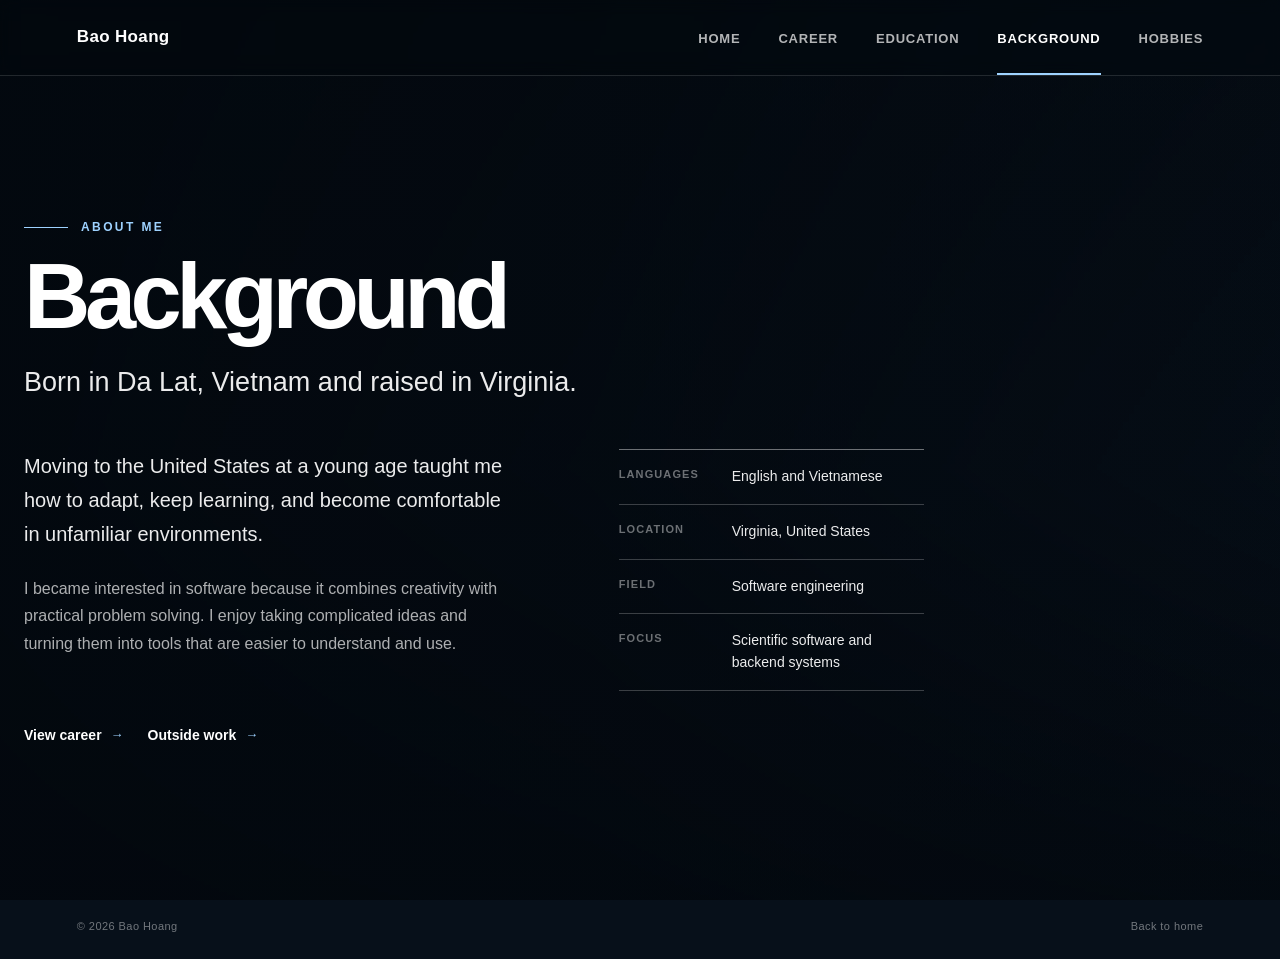
==== commit 294e6e5c: "Remove period from site wordmark" ====
--- a/background.html
+++ b/background.html
@@ -13,7 +13,7 @@
     <div class="video-overlay" aria-hidden="true"></div>
 
     <nav class="site-nav" aria-label="Primary navigation">
-        <a class="logo" href="./index.html">Bao Hoang<span>.</span></a>
+        <a class="logo" href="./index.html">Bao Hoang</a>
         <div class="nav-links">
             <a href="./index.html">Home</a>
             <a href="./career.html">Career</a>
